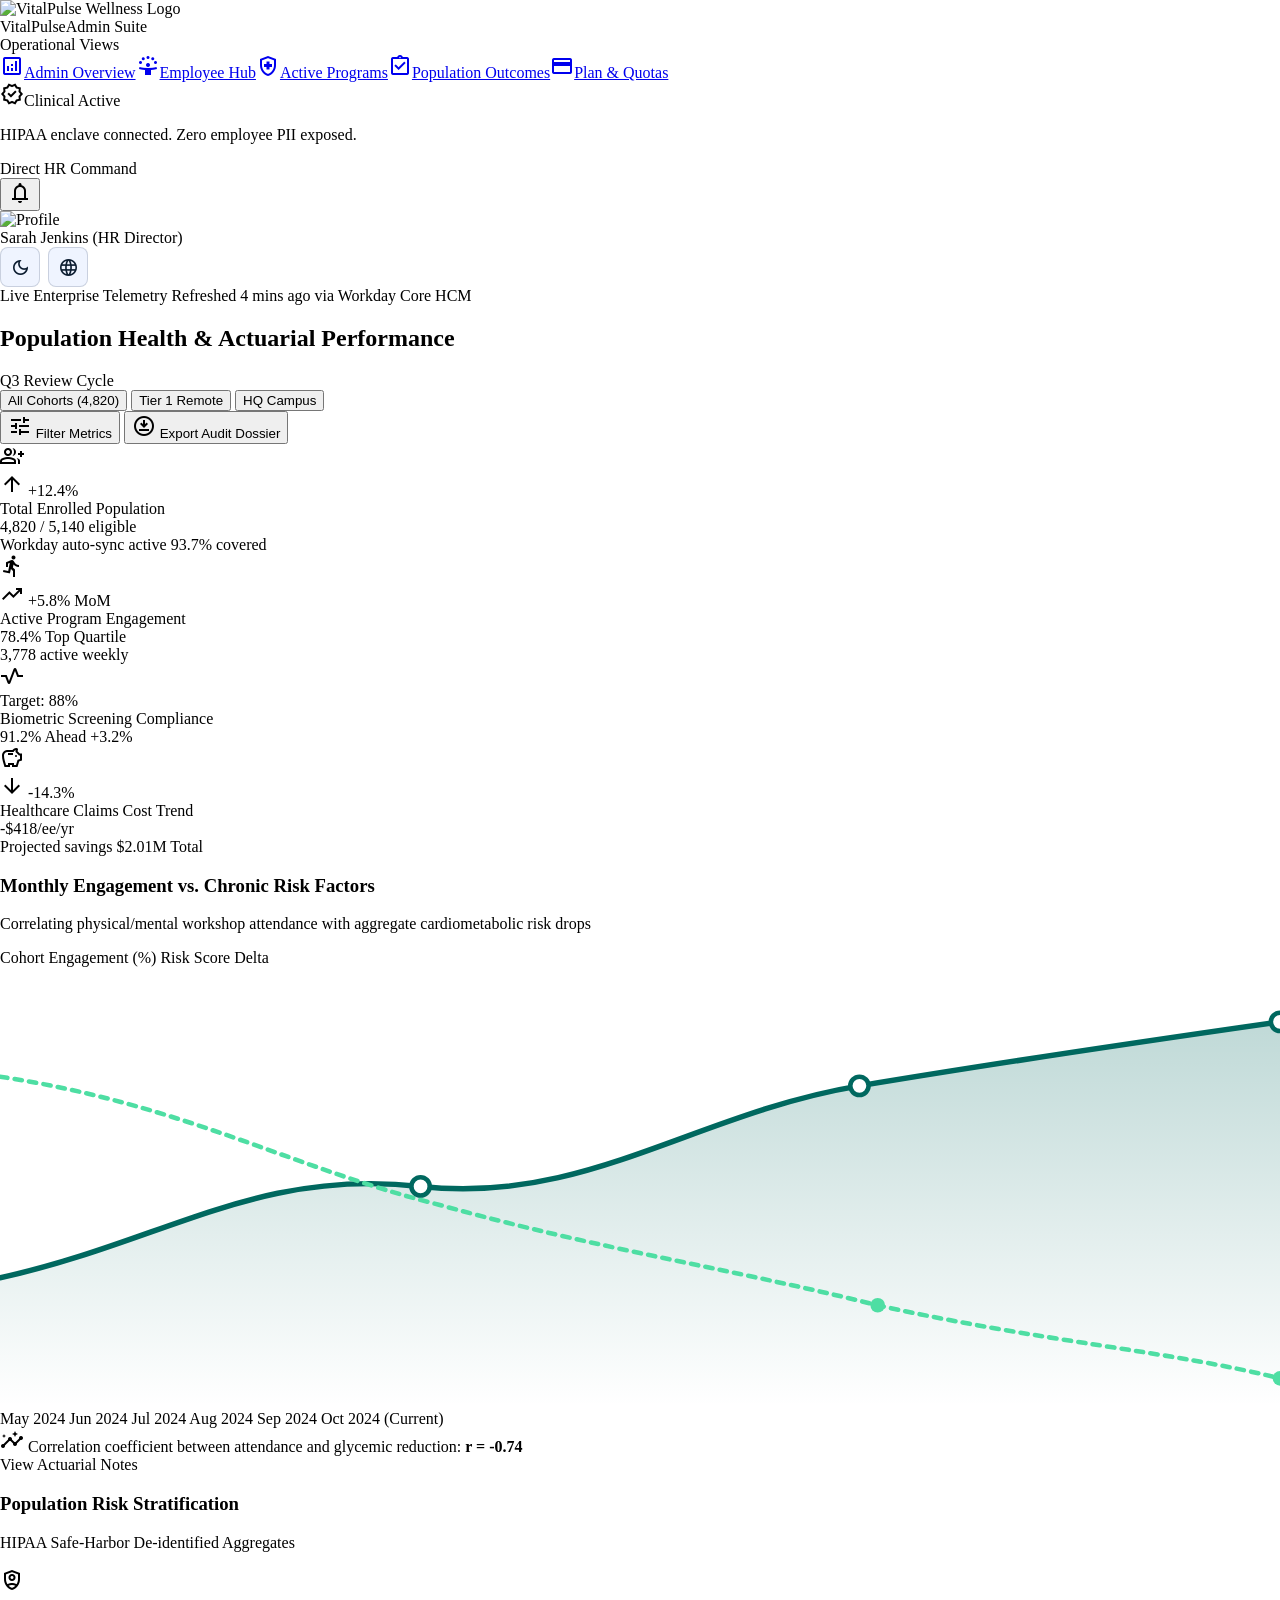
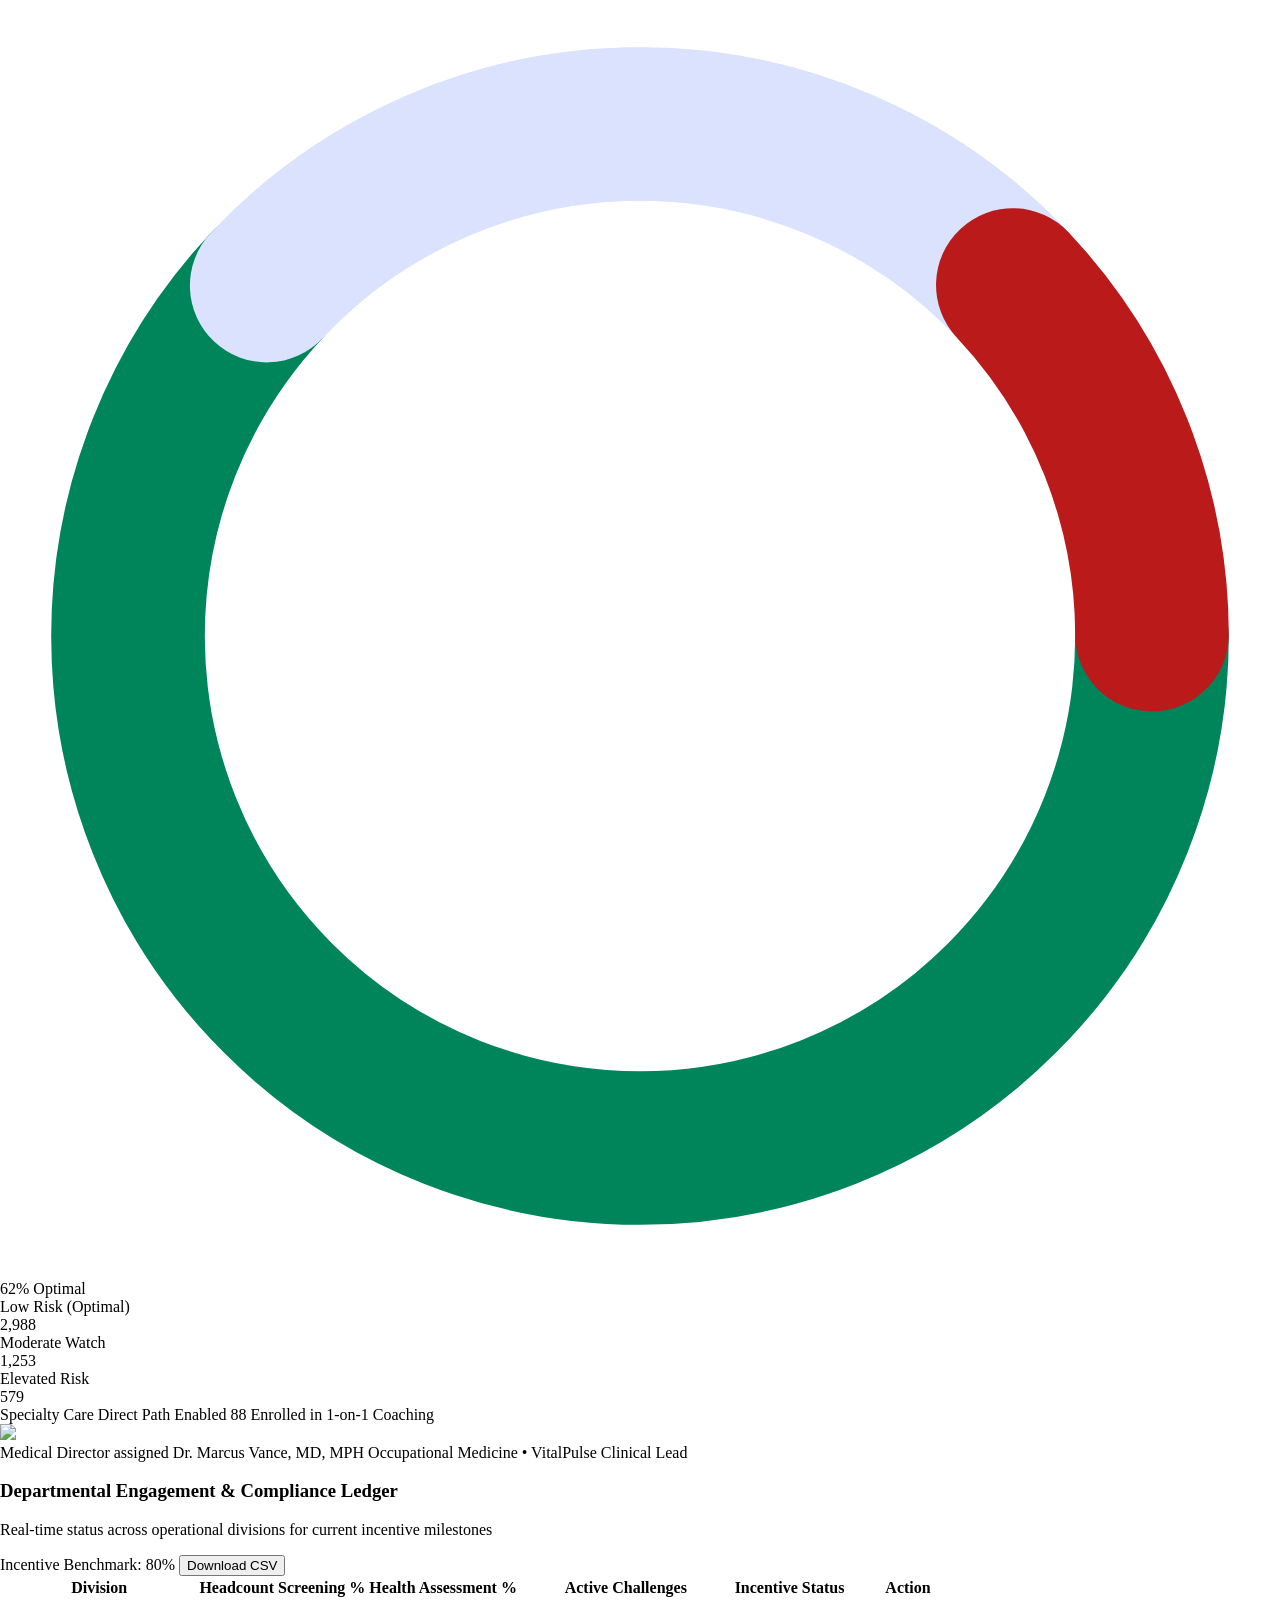
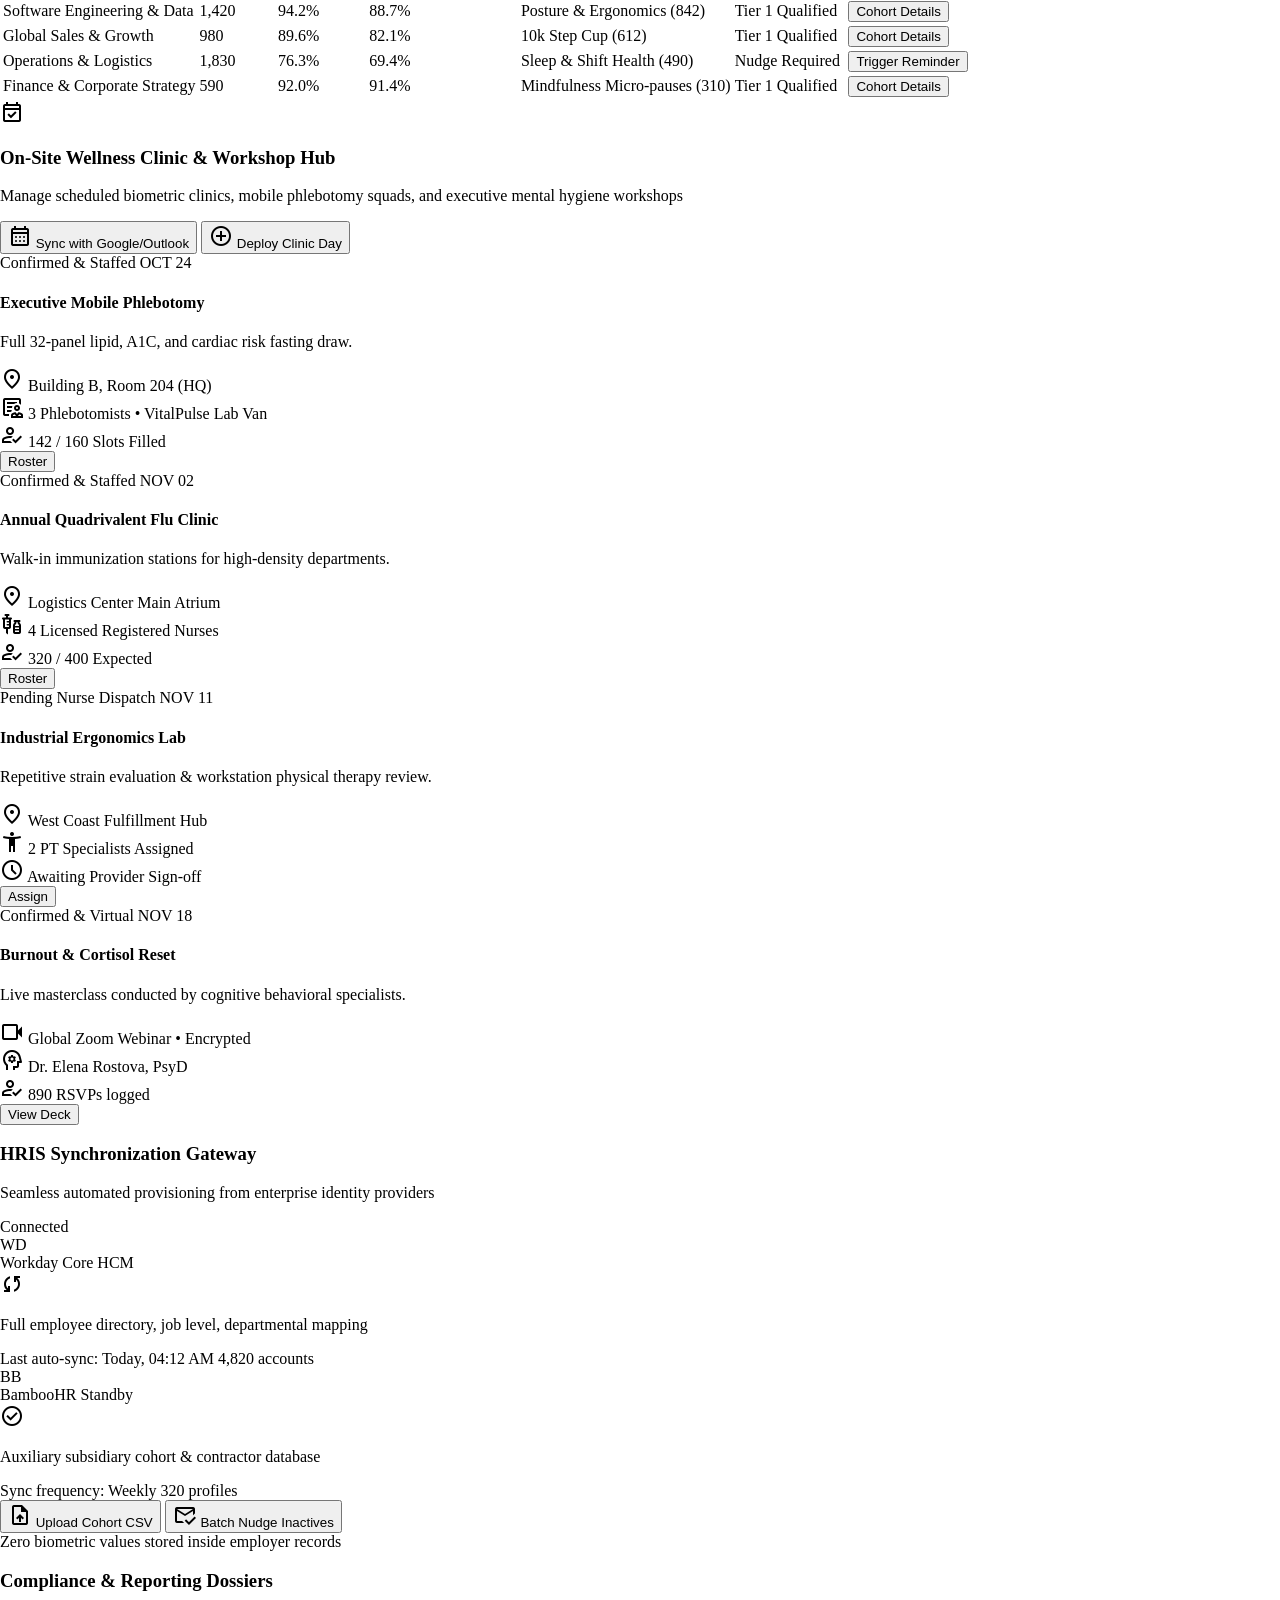
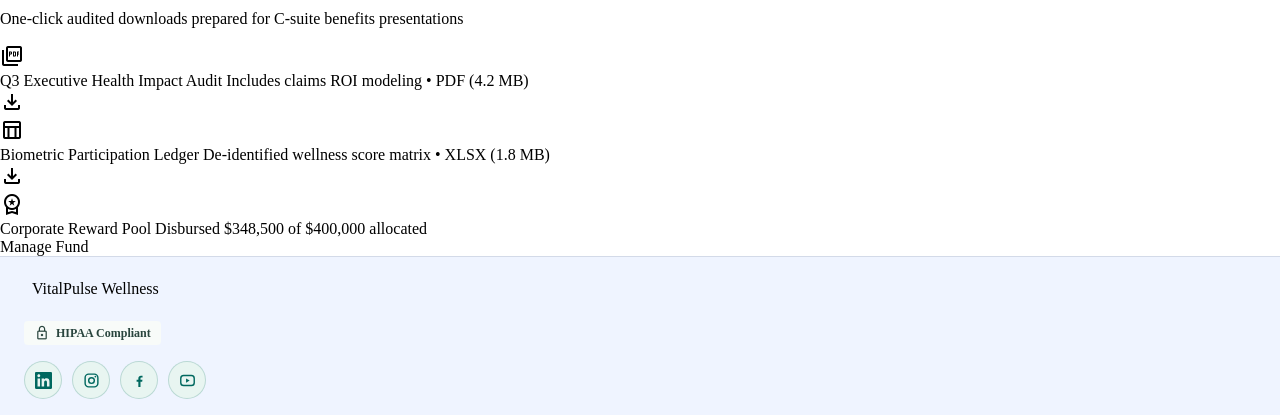
==== admin-dashboard.html @ 670e6e00 "Add responsive wellness website navigation" ====
<!DOCTYPE html>

<html lang="en"><head><meta charset="utf-8"/><meta content="width=device-width, initial-scale=1.0" name="viewport"/><meta content="web_dashboard" name="shell-type"/><title>VitalPulse Wellness 360 - Portal</title><link href="https://fonts.googleapis.com" rel="preconnect"/><link crossorigin="" href="https://fonts.gstatic.com" rel="preconnect"/><link href="https://fonts.googleapis.com/css2?family=Inter:wght@400;500;600;700&amp;family=Plus+Jakarta+Sans:wght@600;700&amp;display=swap" rel="stylesheet"/><link href="https://fonts.googleapis.com/css2?family=Material+Symbols+Outlined:opsz,wght,FILL,GRAD@20..48,100..700,0..1,-50..200" rel="stylesheet"/>
<link href="https://fonts.googleapis.com/css2?family=Material+Symbols+Outlined:wght,FILL@100..700,0..1&amp;display=swap" rel="stylesheet"/><style>@layer base{html,body{margin:0;padding:0;}body{overscroll-behavior:none;}main>:first-child{margin-top:0!important;}main>:last-child{margin-bottom:0!important;}}::-webkit-scrollbar{display:none;}</style><script src="https://cdn.tailwindcss.com"></script><script id="tailwind-config">tailwind.config={darkMode:"class",theme:{extend:{"colors":{"secondary-fixed-dim":"#bec6e0","surface-variant":"#d3e4fe","on-secondary":"#ffffff","surface-container-lowest":"#ffffff","background":"#f8f9ff","surface-container-high":"#dce9ff","surface-bright":"#f8f9ff","surface-dim":"#cbdbf5","outline":"#6d7a77","primary-container":"#008378","surface":"#f8f9ff","primary":"#00685f","on-tertiary":"#ffffff","on-background":"#0b1c30","surface-container-highest":"#d3e4fe","error-container":"#ffdad6","outline-variant":"#bcc9c6","error":"#ba1a1a","tertiary":"#006947","secondary-container":"#dae2fd","surface-container":"#e5eeff","tertiary-fixed":"#6ffbbe","inverse-primary":"#6bd8cb","on-secondary-fixed-variant":"#3f465c","on-error-container":"#93000a","primary-fixed-dim":"#6bd8cb","tertiary-fixed-dim":"#4edea3","secondary":"#565e74","surface-tint":"#006a61","inverse-on-surface":"#eaf1ff","on-secondary-fixed":"#131b2e","surface-container-low":"#eff4ff","on-primary":"#ffffff","inverse-surface":"#213145","on-error":"#ffffff","on-tertiary-fixed-variant":"#005236","on-surface":"#0b1c30","on-tertiary-container":"#f5fff6","on-primary-fixed":"#00201d","on-secondary-container":"#5c647a","primary-fixed":"#89f5e7","on-primary-fixed-variant":"#005049","on-surface-variant":"#3d4947","tertiary-container":"#00855b","on-tertiary-fixed":"#002113","secondary-fixed":"#dae2fd","on-primary-container":"#f4fffc"},"borderRadius":{"DEFAULT":"0.25rem","lg":"0.5rem","xl":"0.75rem","full":"9999px"},"spacing":{"gutter":"1.5rem","space-lg":"1.5rem","margin":"2rem","space-sm":"0.5rem","margin-mobile":"1rem","gutter-mobile":"1rem","space-md":"1rem","space-2xl":"3rem","space-xs":"0.25rem","space-xl":"2rem"},"fontFamily":{"title-md":["Inter"],"display-lg":["Plus Jakarta Sans"],"headline-lg-mobile":["Plus Jakarta Sans"],"display-lg-mobile":["Plus Jakarta Sans"],"headline-sm":["Plus Jakarta Sans"],"title-lg":["Inter"],"label-md":["Inter"],"label-sm":["Inter"],"body-lg":["Inter"],"metric-num":["Plus Jakarta Sans"],"headline-lg":["Plus Jakarta Sans"],"body-sm":["Inter"],"headline-md":["Plus Jakarta Sans"],"body-md":["Inter"]},"fontSize":{"title-md":["16px",{"lineHeight":"24px","letterSpacing":"-0.005em","fontWeight":"600"}],"display-lg":["40px",{"lineHeight":"48px","letterSpacing":"-0.025em","fontWeight":"700"}],"headline-lg-mobile":["24px",{"lineHeight":"32px","letterSpacing":"-0.015em","fontWeight":"600"}],"display-lg-mobile":["30px",{"lineHeight":"38px","letterSpacing":"-0.02em","fontWeight":"700"}],"headline-sm":["20px",{"lineHeight":"28px","letterSpacing":"-0.01em","fontWeight":"600"}],"title-lg":["18px",{"lineHeight":"26px","letterSpacing":"-0.01em","fontWeight":"600"}],"label-md":["12px",{"lineHeight":"16px","letterSpacing":"0.02em","fontWeight":"600"}],"label-sm":["11px",{"lineHeight":"14px","letterSpacing":"0.03em","fontWeight":"600"}],"body-lg":["16px",{"lineHeight":"24px","letterSpacing":"0em","fontWeight":"400"}],"metric-num":["28px",{"lineHeight":"32px","letterSpacing":"-0.02em","fontWeight":"700"}],"headline-lg":["32px",{"lineHeight":"40px","letterSpacing":"-0.02em","fontWeight":"600"}],"body-sm":["13px",{"lineHeight":"18px","letterSpacing":"0.005em","fontWeight":"400"}],"headline-md":["24px",{"lineHeight":"32px","letterSpacing":"-0.015em","fontWeight":"600"}],"body-md":["14px",{"lineHeight":"20px","letterSpacing":"0em","fontWeight":"400"}]}}}};</script><link rel="stylesheet" href="assets/site-global.css">
</head><body class="bg-surface font-body-md text-on-surface antialiased selection:bg-primary-container selection:text-on-primary-container"><aside class="fixed left-0 top-0 h-full w-64 bg-surface-container-low z-50 flex flex-col pt-5 pb-6"><div class="px-6 mb-8 flex items-center gap-3"><img alt="VitalPulse Wellness Logo" class="h-7 w-auto object-contain" src="https://lh3.googleusercontent.com/aida/[base64]"/><div class="flex flex-col"><span class="font-title-md text-title-md text-on-surface tracking-tight leading-none">VitalPulse</span><span class="font-label-sm text-label-sm text-primary leading-none mt-1">Admin Suite</span></div></div><div class="px-4 mb-3 font-label-sm text-label-sm uppercase tracking-wider text-outline">Operational Views</div><nav class="flex-1 px-3 space-y-1" data-active-classes="bg-secondary-container text-on-secondary-fixed font-semibold"><a aria-current="page" class="flex items-center px-3 py-2.5 rounded-lg transition-colors bg-secondary-container text-on-secondary-fixed font-semibold" data-path="admin-portal" href="#"><span class="material-symbols-outlined text-[20px] mr-3">analytics</span>Admin Overview</a><a class="flex items-center px-3 py-2.5 rounded-lg text-on-surface-variant hover:bg-surface-container-high hover:text-on-surface transition-colors" data-path="employee-hub" href="#"><span class="material-symbols-outlined text-[20px] mr-3">person_celebrate</span>Employee Hub</a><a class="flex items-center px-3 py-2.5 rounded-lg text-on-surface-variant hover:bg-surface-container-high hover:text-on-surface transition-colors" data-path="wellness-programs" href="#"><span class="material-symbols-outlined text-[20px] mr-3">health_and_safety</span>Active Programs</a><a class="flex items-center px-3 py-2.5 rounded-lg text-on-surface-variant hover:bg-surface-container-high hover:text-on-surface transition-colors" data-path="case-studies" href="#"><span class="material-symbols-outlined text-[20px] mr-3">assignment_turned_in</span>Population Outcomes</a><a class="flex items-center px-3 py-2.5 rounded-lg text-on-surface-variant hover:bg-surface-container-high hover:text-on-surface transition-colors" data-path="pricing-plans" href="#"><span class="material-symbols-outlined text-[20px] mr-3">credit_card</span>Plan &amp; Quotas</a></nav><div class="px-3 pt-4"><div class="p-3 rounded-xl bg-surface-container-lowest shadow-[0_1px_3px_0_rgba(15,23,42,0.04)] flex flex-col gap-2"><div class="flex items-center gap-2 text-tertiary font-label-md text-label-md"><span class="material-symbols-outlined text-[18px]">verified</span>Clinical Active</div><p class="font-label-sm text-label-sm text-on-surface-variant">HIPAA enclave connected. Zero employee PII exposed.</p></div></div></aside><div class="pl-64"><header class="fixed top-0 left-64 right-0 h-16 bg-surface-container-lowest/90 backdrop-blur-xl z-40 flex items-center justify-between px-space-md"><div class="flex items-center gap-space-sm"><span class="inline-flex items-center gap-1.5 px-2.5 py-1 rounded-full bg-secondary-container text-on-secondary-fixed font-label-sm text-label-sm"><span class="w-1.5 h-1.5 rounded-full bg-primary"></span>Direct HR Command</span></div><div class="flex items-center gap-space-md"><div class="flex items-center h-9 px-3 rounded-lg bg-surface-container-low text-on-surface-variant w-64 gap-2"><span class="material-symbols-outlined text-[18px] text-outline">search</span><input class="w-full bg-transparent border-0 outline-none font-body-sm text-body-sm text-on-surface placeholder:text-outline" placeholder="Filter cohort or metrics..." type="text"/></div><button class="relative p-2 rounded-lg text-on-surface-variant hover:bg-surface-container-low hover:text-on-surface transition-colors" type="button"><span class="material-symbols-outlined text-[20px]">notifications</span><span class="absolute top-1.5 right-1.5 w-2 h-2 rounded-full bg-error ring-2 ring-surface-container-lowest"></span></button><div class="flex items-center gap-space-sm pl-2"><div class="relative"><img alt="Profile" class="w-8 h-8 rounded-full object-cover ring-2 ring-primary/20" src="https://lh3.googleusercontent.com/aida-public/[base64]"/><span class="absolute bottom-0 right-0 w-2.5 h-2.5 rounded-full bg-tertiary ring-2 ring-surface-container-lowest"></span></div><span class="hidden xl:inline-block font-label-md text-label-md text-on-surface">Sarah Jenkins (HR Director)</span></div></div></header><main class="w-full pt-16 bg-surface min-h-screen px-space-md pb-space-xl"><div class="flex flex-col w-full">
<div class="flex flex-col gap-space-lg w-full max-w-[1440px] mx-auto py-space-md">
<!-- Top Command & Filter Deck -->
<div class="flex flex-col lg:flex-row lg:items-center justify-between gap-space-md bg-surface-container-lowest p-space-lg rounded-xl shadow-sm">
<div class="flex flex-col">
<div class="flex items-center gap-2">
<span class="inline-flex items-center gap-1.5 px-2.5 py-0.5 rounded-full bg-secondary-container text-on-secondary-fixed font-label-sm text-label-sm">
<span class="w-1.5 h-1.5 rounded-full bg-primary animate-pulse"></span>
            Live Enterprise Telemetry
          </span>
<span class="font-label-sm text-label-sm text-outline">Refreshed 4 mins ago via Workday Core HCM</span>
</div>
<div class="flex items-baseline gap-3 mt-1">
<h2 class="font-headline-md text-headline-md text-on-surface">Population Health &amp; Actuarial Performance</h2>
<span class="font-label-md text-label-md text-primary font-semibold px-2 py-0.5 bg-secondary-container/60 rounded">Q3 Review Cycle</span>
</div>
</div>
<div class="flex flex-wrap items-center gap-2.5">
<div class="flex items-center bg-surface-container-low rounded-lg p-1">
<button class="px-3 py-1.5 rounded-md font-label-sm text-label-sm bg-surface-container-lowest text-primary shadow-xs font-medium" type="button">All Cohorts (4,820)</button>
<button class="px-3 py-1.5 rounded-md font-label-sm text-label-sm text-on-surface-variant hover:text-on-surface" type="button">Tier 1 Remote</button>
<button class="px-3 py-1.5 rounded-md font-label-sm text-label-sm text-on-surface-variant hover:text-on-surface" type="button">HQ Campus</button>
</div>
<button class="inline-flex items-center gap-2 px-3.5 py-2 rounded-lg bg-surface-container-low text-on-surface hover:bg-surface-container-high transition-colors font-label-md text-label-md" type="button">
<span class="material-symbols-outlined text-[18px] text-outline">tune</span>
          Filter Metrics
        </button>
<button class="inline-flex items-center gap-2 px-4 py-2 rounded-lg bg-primary text-on-primary hover:bg-primary-container shadow-sm transition-all font-label-md text-label-md" type="button">
<span class="material-symbols-outlined text-[18px]">download_for_offline</span>
          Export Audit Dossier
        </button>
</div>
</div>
<!-- 1. Executive Analytics Header: 4 KPI Cards -->
<div class="grid grid-cols-1 md:grid-cols-2 xl:grid-cols-4 gap-space-md">
<!-- Card 1 -->
<div class="bg-surface-container-lowest p-space-lg rounded-xl shadow-sm hover:shadow-md transition-shadow relative overflow-hidden flex flex-col justify-between">
<div class="flex items-start justify-between">
<div class="w-10 h-10 rounded-lg bg-secondary-container flex items-center justify-center text-primary">
<span class="material-symbols-outlined text-[22px]">group_add</span>
</div>
<span class="inline-flex items-center gap-1 font-label-sm text-label-sm px-2 py-0.5 rounded-full bg-tertiary-fixed text-on-tertiary-fixed font-semibold">
<span class="material-symbols-outlined text-[14px]">arrow_upward</span>
            +12.4%
          </span>
</div>
<div class="mt-4">
<span class="font-label-sm text-label-sm uppercase tracking-wider text-outline">Total Enrolled Population</span>
<div class="flex items-baseline gap-2 mt-0.5">
<span class="font-metric-num text-metric-num text-on-surface">4,820</span>
<span class="font-body-sm text-body-sm text-on-surface-variant">/ 5,140 eligible</span>
</div>
</div>
<div class="mt-3 pt-3 flex items-center justify-between text-outline">
<span class="font-label-sm text-label-sm">Workday auto-sync active</span>
<span class="font-label-sm text-label-sm text-tertiary font-semibold">93.7% covered</span>
</div>
<div class="absolute -right-6 -bottom-6 w-24 h-24 bg-primary/5 rounded-full blur-xl pointer-events-none"></div>
</div>
<!-- Card 2 -->
<div class="bg-surface-container-lowest p-space-lg rounded-xl shadow-sm hover:shadow-md transition-shadow relative overflow-hidden flex flex-col justify-between">
<div class="flex items-start justify-between">
<div class="w-10 h-10 rounded-lg bg-secondary-container flex items-center justify-center text-primary">
<span class="material-symbols-outlined text-[22px]">directions_run</span>
</div>
<span class="inline-flex items-center gap-1 font-label-sm text-label-sm px-2 py-0.5 rounded-full bg-tertiary-fixed text-on-tertiary-fixed font-semibold">
<span class="material-symbols-outlined text-[14px]">trending_up</span>
            +5.8% MoM
          </span>
</div>
<div class="mt-4">
<span class="font-label-sm text-label-sm uppercase tracking-wider text-outline">Active Program Engagement</span>
<div class="flex items-baseline gap-2 mt-0.5">
<span class="font-metric-num text-metric-num text-on-surface">78.4%</span>
<span class="font-body-sm text-body-sm text-tertiary font-medium">Top Quartile</span>
</div>
</div>
<!-- Inline Micro Sparkline -->
<div class="mt-3 pt-3 flex items-center justify-between">
<div class="flex items-center gap-1 h-3">
<span class="w-1.5 h-2 bg-secondary-container rounded-xs"></span>
<span class="w-1.5 h-2.5 bg-secondary-container rounded-xs"></span>
<span class="w-1.5 h-3 bg-secondary-container rounded-xs"></span>
<span class="w-1.5 h-2 bg-secondary-container rounded-xs"></span>
<span class="w-1.5 h-3 bg-primary-container rounded-xs"></span>
<span class="w-1.5 h-3.5 bg-primary rounded-xs"></span>
</div>
<span class="font-label-sm text-label-sm text-outline">3,778 active weekly</span>
</div>
</div>
<!-- Card 3 -->
<div class="bg-surface-container-lowest p-space-lg rounded-xl shadow-sm hover:shadow-md transition-shadow relative overflow-hidden flex flex-col justify-between">
<div class="flex items-start justify-between">
<div class="w-10 h-10 rounded-lg bg-secondary-container flex items-center justify-center text-primary">
<span class="material-symbols-outlined text-[22px]">vital_signs</span>
</div>
<span class="inline-flex items-center gap-1 font-label-sm text-label-sm px-2 py-0.5 rounded-full bg-secondary-container text-on-secondary-fixed font-semibold">
            Target: 88%
          </span>
</div>
<div class="mt-4">
<span class="font-label-sm text-label-sm uppercase tracking-wider text-outline">Biometric Screening Compliance</span>
<div class="flex items-baseline gap-2 mt-0.5">
<span class="font-metric-num text-metric-num text-on-surface">91.2%</span>
<span class="font-body-sm text-body-sm text-tertiary font-medium">Ahead +3.2%</span>
</div>
</div>
<div class="mt-3 pt-3 w-full">
<div class="w-full bg-surface-container h-1.5 rounded-full overflow-hidden">
<div class="bg-primary h-full rounded-full" style="width: 91.2%"></div>
</div>
</div>
</div>
<!-- Card 4 -->
<div class="bg-surface-container-lowest p-space-lg rounded-xl shadow-sm hover:shadow-md transition-shadow relative overflow-hidden flex flex-col justify-between">
<div class="flex items-start justify-between">
<div class="w-10 h-10 rounded-lg bg-tertiary-fixed/40 flex items-center justify-center text-tertiary">
<span class="material-symbols-outlined text-[22px]">savings</span>
</div>
<span class="inline-flex items-center gap-1 font-label-sm text-label-sm px-2 py-0.5 rounded-full bg-tertiary-fixed text-on-tertiary-fixed font-semibold">
<span class="material-symbols-outlined text-[14px]">arrow_downward</span>
            -14.3%
          </span>
</div>
<div class="mt-4">
<span class="font-label-sm text-label-sm uppercase tracking-wider text-outline">Healthcare Claims Cost Trend</span>
<div class="flex items-baseline gap-2 mt-0.5">
<span class="font-metric-num text-metric-num text-tertiary">-$418<span class="font-headline-sm text-headline-sm">/ee/yr</span></span>
</div>
</div>
<div class="mt-3 pt-3 flex items-center justify-between text-outline">
<span class="font-label-sm text-label-sm">Projected savings</span>
<span class="font-label-sm text-label-sm text-tertiary font-semibold">$2.01M Total</span>
</div>
</div>
</div>
<!-- 2. Section 3 - Multi-Metric Analytical Health Trend & Claims KPI Grid -->
<div class="grid grid-cols-1 lg:grid-cols-12 gap-space-md">
<!-- Chart Column: 7 Cols -->
<div class="lg:col-span-7 bg-surface-container-lowest p-space-lg rounded-xl shadow-sm flex flex-col justify-between">
<div>
<div class="flex flex-col sm:flex-row sm:items-center justify-between pb-4 gap-2">
<div>
<h3 class="font-title-lg text-title-lg text-on-surface">Monthly Engagement vs. Chronic Risk Factors</h3>
<p class="font-body-sm text-body-sm text-outline">Correlating physical/mental workshop attendance with aggregate cardiometabolic risk drops</p>
</div>
<div class="flex items-center gap-3">
<span class="inline-flex items-center gap-1.5 font-label-sm text-label-sm text-on-surface">
<span class="w-2.5 h-2.5 rounded-full bg-primary"></span> Cohort Engagement (%)
              </span>
<span class="inline-flex items-center gap-1.5 font-label-sm text-label-sm text-on-surface">
<span class="w-2.5 h-2.5 rounded-full bg-tertiary-fixed-dim"></span> Risk Score Delta
              </span>
</div>
</div>
<!-- SVG Analytical Visualizer -->
<div class="relative w-full h-64 mt-4 flex items-end">
<!-- Background Grid lines -->
<div class="absolute inset-0 flex flex-col justify-between pointer-events-none opacity-40">
<div class="w-full h-px bg-surface-container-high"></div>
<div class="w-full h-px bg-surface-container-high"></div>
<div class="w-full h-px bg-surface-container-high"></div>
<div class="w-full h-px bg-surface-container-high"></div>
</div>
<!-- SVG Data Paths -->
<svg class="w-full h-full overflow-visible" fill="none" preserveaspectratio="none" viewbox="0 0 700 240">
<defs>
<lineargradient id="primaryAreaGrad" x1="0" x2="0" y1="0" y2="1">
<stop offset="0%" stop-color="#00685f" stop-opacity="0.25"></stop>
<stop offset="100%" stop-color="#00685f" stop-opacity="0.0"></stop>
</lineargradient>
</defs>
<!-- Engagement Area Fill -->
<path d="M0,170 C90,150 140,110 230,120 C320,130 380,80 470,65 C560,50 630,40 700,30 L700,240 L0,240 Z" fill="url(#primaryAreaGrad)"></path>
<!-- Engagement Line -->
<path d="M0,170 C90,150 140,110 230,120 C320,130 380,80 470,65 C560,50 630,40 700,30" stroke="#00685f" stroke-linecap="round" stroke-width="3"></path>
<!-- Risk Reduction Inverted Line -->
<path d="M0,60 C100,75 160,110 240,130 C330,155 400,165 480,185 C570,205 640,210 700,225" stroke="#4edea3" stroke-dasharray="4 4" stroke-linecap="round" stroke-width="2.5"></path>
<!-- Interactive Node Points -->
<circle cx="230" cy="120" fill="#ffffff" r="5" stroke="#00685f" stroke-width="2.5"></circle>
<circle cx="470" cy="65" fill="#ffffff" r="5" stroke="#00685f" stroke-width="2.5"></circle>
<circle cx="700" cy="30" fill="#ffffff" r="5" stroke="#00685f" stroke-width="2.5"></circle>
<circle cx="480" cy="185" fill="#4edea3" r="4"></circle>
<circle cx="700" cy="225" fill="#4edea3" r="4"></circle>
</svg>
</div>
<!-- Timeline X-Axis Labels -->
<div class="grid grid-cols-6 pt-3 font-label-sm text-label-sm text-outline text-center">
<span>May 2024</span>
<span>Jun 2024</span>
<span>Jul 2024</span>
<span>Aug 2024</span>
<span>Sep 2024</span>
<span>Oct 2024 (Current)</span>
</div>
</div>
<div class="mt-4 pt-3 flex flex-wrap items-center justify-between gap-2 bg-surface-container-low p-3 rounded-lg">
<div class="flex items-center gap-2">
<span class="material-symbols-outlined text-[18px] text-tertiary">insights</span>
<span class="font-body-sm text-body-sm text-on-surface">Correlation coefficient between attendance and glycemic reduction: <strong class="text-tertiary font-semibold">r = -0.74</strong></span>
</div>
<span class="font-label-sm text-label-sm text-primary font-semibold cursor-pointer hover:underline">View Actuarial Notes</span>
</div>
</div>
<!-- Risk Stratification & Clinical Breakdown: 5 Cols -->
<div class="lg:col-span-5 flex flex-col gap-space-md">
<!-- Risk Stratification Doughnut / Gauge Card -->
<div class="bg-surface-container-lowest p-space-lg rounded-xl shadow-sm flex flex-col">
<div class="flex items-center justify-between pb-2">
<div>
<h3 class="font-title-md text-title-md text-on-surface">Population Risk Stratification</h3>
<p class="font-label-sm text-label-sm text-outline">HIPAA Safe-Harbor De-identified Aggregates</p>
</div>
<span class="material-symbols-outlined text-outline text-[20px]">shield_person</span>
</div>
<div class="flex items-center gap-6 my-auto py-2">
<!-- Progress Ring Donut -->
<div class="relative w-32 h-32 shrink-0">
<svg class="w-full h-full -rotate-90" viewbox="0 0 100 100">
<circle cx="50" cy="50" fill="none" r="40" stroke="#eff4ff" stroke-width="12"></circle>
<!-- Low Risk: 62% = 251.3 total circumference, offset = 95.5 -->
<circle cx="50" cy="50" fill="none" r="40" stroke="#00855b" stroke-dasharray="251.3" stroke-dashoffset="95.5" stroke-linecap="round" stroke-width="12"></circle>
<!-- Moderate Risk: 26% = 65.3 length -->
<circle cx="50" cy="50" fill="none" r="40" stroke="#dae2fd" stroke-dasharray="65.3 251.3" stroke-dashoffset="-155.8" stroke-linecap="round" stroke-width="12"></circle>
<!-- Elevated Risk: 12% = 30.1 length -->
<circle cx="50" cy="50" fill="none" r="40" stroke="#ba1a1a" stroke-dasharray="30.1 251.3" stroke-dashoffset="-221.1" stroke-linecap="round" stroke-width="12"></circle>
</svg>
<div class="absolute inset-0 flex flex-col items-center justify-center">
<span class="font-title-lg text-title-lg text-on-surface leading-none">62%</span>
<span class="font-label-sm text-label-sm text-outline mt-1">Optimal</span>
</div>
</div>
<!-- Legend and Count breakdown -->
<div class="flex flex-col gap-2 w-full">
<div class="flex items-center justify-between">
<div class="flex items-center gap-2">
<span class="w-2.5 h-2.5 rounded-full bg-tertiary-container"></span>
<span class="font-label-md text-label-md text-on-surface">Low Risk (Optimal)</span>
</div>
<span class="font-label-md text-label-md text-on-surface font-semibold">2,988</span>
</div>
<div class="flex items-center justify-between">
<div class="flex items-center gap-2">
<span class="w-2.5 h-2.5 rounded-full bg-secondary-container"></span>
<span class="font-label-md text-label-md text-on-surface">Moderate Watch</span>
</div>
<span class="font-label-md text-label-md text-on-surface font-semibold">1,253</span>
</div>
<div class="flex items-center justify-between">
<div class="flex items-center gap-2">
<span class="w-2.5 h-2.5 rounded-full bg-error"></span>
<span class="font-label-md text-label-md text-on-surface">Elevated Risk</span>
</div>
<span class="font-label-md text-label-md text-on-surface font-semibold">579</span>
</div>
</div>
</div>
<div class="p-2.5 bg-surface-container-low rounded-lg text-on-surface-variant font-label-sm text-label-sm mt-1 flex items-center justify-between">
<span>Specialty Care Direct Path Enabled</span>
<span class="text-primary font-semibold">88 Enrolled in 1-on-1 Coaching</span>
</div>
</div>
<!-- Clinical Partner Spotlight / Bio Card -->
<div class="bg-surface-container-lowest p-space-md rounded-xl shadow-sm flex items-center gap-3">
<img class="w-12 h-12 rounded-xl object-cover ring-2 ring-primary/20 shrink-0" data-alt="Professional portrait of a certified lead occupational wellness physician with stethoscope in a clean modern clinic office setting, high resolution corporate health photography with bright teal tones." src="https://lh3.googleusercontent.com/aida-public/[base64]"/>
<div class="flex flex-col">
<span class="font-label-sm text-label-sm uppercase tracking-wider text-primary font-semibold">Medical Director assigned</span>
<span class="font-title-md text-title-md text-on-surface">Dr. Marcus Vance, MD, MPH</span>
<span class="font-label-sm text-label-sm text-outline">Occupational Medicine • VitalPulse Clinical Lead</span>
</div>
</div>
</div>
</div>
<!-- Department-by-Department Heat Compliance Table -->
<div class="bg-surface-container-lowest p-space-lg rounded-xl shadow-sm">
<div class="flex flex-col md:flex-row md:items-center justify-between pb-4 gap-2">
<div>
<h3 class="font-title-lg text-title-lg text-on-surface">Departmental Engagement &amp; Compliance Ledger</h3>
<p class="font-body-sm text-body-sm text-outline">Real-time status across operational divisions for current incentive milestones</p>
</div>
<div class="flex items-center gap-2">
<span class="font-label-sm text-label-sm text-outline">Incentive Benchmark: 80%</span>
<button class="text-primary hover:text-primary-container font-label-md text-label-md font-semibold">Download CSV</button>
</div>
</div>
<div class="overflow-x-auto">
<table class="w-full text-left font-body-sm text-body-sm">
<thead>
<tr class="bg-surface-container-low text-on-surface-variant font-label-md text-label-md uppercase tracking-wider">
<th class="py-3 px-4 rounded-l-lg">Division</th>
<th class="py-3 px-4">Headcount</th>
<th class="py-3 px-4">Screening %</th>
<th class="py-3 px-4">Health Assessment %</th>
<th class="py-3 px-4">Active Challenges</th>
<th class="py-3 px-4">Incentive Status</th>
<th class="py-3 px-4 rounded-r-lg text-right">Action</th>
</tr>
</thead>
<tbody class="divide-y divide-surface-container">
<!-- Row 1 -->
<tr class="hover:bg-surface-container-low/50 transition-colors">
<td class="py-3.5 px-4 font-semibold text-on-surface flex items-center gap-2.5">
<span class="w-2 h-2 rounded-full bg-tertiary"></span>
                Software Engineering &amp; Data
              </td>
<td class="py-3.5 px-4 text-on-surface-variant">1,420</td>
<td class="py-3.5 px-4">
<div class="flex items-center gap-2">
<span class="font-semibold text-on-surface">94.2%</span>
<div class="w-16 bg-surface-container h-1.5 rounded-full overflow-hidden">
<div class="bg-tertiary h-full rounded-full" style="width: 94.2%"></div>
</div>
</div>
</td>
<td class="py-3.5 px-4 text-on-surface-variant">88.7%</td>
<td class="py-3.5 px-4">
<span class="inline-flex items-center px-2 py-0.5 rounded-md bg-secondary-container text-on-secondary-fixed font-label-sm text-label-sm">
                  Posture &amp; Ergonomics (842)
                </span>
</td>
<td class="py-3.5 px-4">
<span class="inline-flex items-center px-2.5 py-0.5 rounded-full bg-tertiary-fixed text-on-tertiary-fixed font-label-sm text-label-sm font-semibold">Tier 1 Qualified</span>
</td>
<td class="py-3.5 px-4 text-right">
<button class="text-primary hover:text-primary-container font-label-md text-label-md font-semibold" type="button">Cohort Details</button>
</td>
</tr>
<!-- Row 2 -->
<tr class="hover:bg-surface-container-low/50 transition-colors">
<td class="py-3.5 px-4 font-semibold text-on-surface flex items-center gap-2.5">
<span class="w-2 h-2 rounded-full bg-tertiary"></span>
                Global Sales &amp; Growth
              </td>
<td class="py-3.5 px-4 text-on-surface-variant">980</td>
<td class="py-3.5 px-4">
<div class="flex items-center gap-2">
<span class="font-semibold text-on-surface">89.6%</span>
<div class="w-16 bg-surface-container h-1.5 rounded-full overflow-hidden">
<div class="bg-tertiary h-full rounded-full" style="width: 89.6%"></div>
</div>
</div>
</td>
<td class="py-3.5 px-4 text-on-surface-variant">82.1%</td>
<td class="py-3.5 px-4">
<span class="inline-flex items-center px-2 py-0.5 rounded-md bg-secondary-container text-on-secondary-fixed font-label-sm text-label-sm">
                  10k Step Cup (612)
                </span>
</td>
<td class="py-3.5 px-4">
<span class="inline-flex items-center px-2.5 py-0.5 rounded-full bg-tertiary-fixed text-on-tertiary-fixed font-label-sm text-label-sm font-semibold">Tier 1 Qualified</span>
</td>
<td class="py-3.5 px-4 text-right">
<button class="text-primary hover:text-primary-container font-label-md text-label-md font-semibold" type="button">Cohort Details</button>
</td>
</tr>
<!-- Row 3 -->
<tr class="hover:bg-surface-container-low/50 transition-colors">
<td class="py-3.5 px-4 font-semibold text-on-surface flex items-center gap-2.5">
<span class="w-2 h-2 rounded-full bg-error"></span>
                Operations &amp; Logistics
              </td>
<td class="py-3.5 px-4 text-on-surface-variant">1,830</td>
<td class="py-3.5 px-4">
<div class="flex items-center gap-2">
<span class="font-semibold text-on-surface">76.3%</span>
<div class="w-16 bg-surface-container h-1.5 rounded-full overflow-hidden">
<div class="bg-error h-full rounded-full" style="width: 76.3%"></div>
</div>
</div>
</td>
<td class="py-3.5 px-4 text-on-surface-variant">69.4%</td>
<td class="py-3.5 px-4">
<span class="inline-flex items-center px-2 py-0.5 rounded-md bg-surface-container text-on-surface-variant font-label-sm text-label-sm">
                  Sleep &amp; Shift Health (490)
                </span>
</td>
<td class="py-3.5 px-4">
<span class="inline-flex items-center px-2.5 py-0.5 rounded-full bg-error-container text-on-error-container font-label-sm text-label-sm font-semibold">Nudge Required</span>
</td>
<td class="py-3.5 px-4 text-right">
<button class="text-primary hover:text-primary-container font-label-md text-label-md font-semibold" type="button">Trigger Reminder</button>
</td>
</tr>
<!-- Row 4 -->
<tr class="hover:bg-surface-container-low/50 transition-colors">
<td class="py-3.5 px-4 font-semibold text-on-surface flex items-center gap-2.5">
<span class="w-2 h-2 rounded-full bg-tertiary"></span>
                Finance &amp; Corporate Strategy
              </td>
<td class="py-3.5 px-4 text-on-surface-variant">590</td>
<td class="py-3.5 px-4">
<div class="flex items-center gap-2">
<span class="font-semibold text-on-surface">92.0%</span>
<div class="w-16 bg-surface-container h-1.5 rounded-full overflow-hidden">
<div class="bg-tertiary h-full rounded-full" style="width: 92.0%"></div>
</div>
</div>
</td>
<td class="py-3.5 px-4 text-on-surface-variant">91.4%</td>
<td class="py-3.5 px-4">
<span class="inline-flex items-center px-2 py-0.5 rounded-md bg-secondary-container text-on-secondary-fixed font-label-sm text-label-sm">
                  Mindfulness Micro-pauses (310)
                </span>
</td>
<td class="py-3.5 px-4">
<span class="inline-flex items-center px-2.5 py-0.5 rounded-full bg-tertiary-fixed text-on-tertiary-fixed font-label-sm text-label-sm font-semibold">Tier 1 Qualified</span>
</td>
<td class="py-3.5 px-4 text-right">
<button class="text-primary hover:text-primary-container font-label-md text-label-md font-semibold" type="button">Cohort Details</button>
</td>
</tr>
</tbody>
</table>
</div>
</div>
<!-- 3. Section 4 - On-Site Wellness Clinic & Workshop Scheduling Hub -->
<div class="bg-surface-container-lowest p-space-lg rounded-xl shadow-sm flex flex-col gap-space-md">
<div class="flex flex-col md:flex-row md:items-center justify-between pb-2 gap-3">
<div>
<div class="flex items-center gap-2">
<span class="material-symbols-outlined text-primary text-[22px]">event_available</span>
<h3 class="font-headline-sm text-headline-sm text-on-surface">On-Site Wellness Clinic &amp; Workshop Hub</h3>
</div>
<p class="font-body-sm text-body-sm text-outline">Manage scheduled biometric clinics, mobile phlebotomy squads, and executive mental hygiene workshops</p>
</div>
<div class="flex items-center gap-2">
<button class="inline-flex items-center gap-2 px-3.5 py-2 rounded-lg bg-surface-container-low text-on-surface hover:bg-surface-container-high transition-colors font-label-md text-label-md" type="button">
<span class="material-symbols-outlined text-[18px]">calendar_month</span>
            Sync with Google/Outlook
          </button>
<button class="inline-flex items-center gap-2 px-4 py-2 rounded-lg bg-primary text-on-primary hover:bg-primary-container transition-all font-label-md text-label-md shadow-sm" type="button">
<span class="material-symbols-outlined text-[18px]">add_circle</span>
            Deploy Clinic Day
          </button>
</div>
</div>
<!-- Schedule Timeline Grid -->
<div class="grid grid-cols-1 md:grid-cols-2 xl:grid-cols-4 gap-space-md">
<!-- Clinic Card 1 -->
<div class="bg-surface-container-low p-space-md rounded-xl flex flex-col justify-between hover:bg-surface-container transition-colors">
<div>
<div class="flex items-start justify-between">
<span class="inline-flex items-center gap-1.5 px-2 py-0.5 rounded-full bg-tertiary-fixed text-on-tertiary-fixed font-label-sm text-label-sm font-semibold">
<span class="w-1.5 h-1.5 rounded-full bg-tertiary"></span> Confirmed &amp; Staffed
              </span>
<span class="font-label-sm text-label-sm text-outline font-mono">OCT 24</span>
</div>
<h4 class="font-title-md text-title-md text-on-surface mt-3">Executive Mobile Phlebotomy</h4>
<p class="font-body-sm text-body-sm text-on-surface-variant mt-1">Full 32-panel lipid, A1C, and cardiac risk fasting draw.</p>
<div class="mt-4 space-y-1.5 font-label-sm text-label-sm text-on-surface-variant">
<div class="flex items-center gap-2">
<span class="material-symbols-outlined text-[16px] text-primary">location_on</span>
<span>Building B, Room 204 (HQ)</span>
</div>
<div class="flex items-center gap-2">
<span class="material-symbols-outlined text-[16px] text-primary">clinical_notes</span>
<span>3 Phlebotomists • VitalPulse Lab Van</span>
</div>
</div>
</div>
<div class="mt-4 pt-3 flex items-center justify-between">
<div class="flex items-center gap-1 font-label-sm text-label-sm text-on-surface font-semibold">
<span class="material-symbols-outlined text-[16px] text-tertiary">how_to_reg</span>
              142 / 160 Slots Filled
            </div>
<button class="font-label-sm text-label-sm text-primary hover:underline font-semibold">Roster</button>
</div>
</div>
<!-- Clinic Card 2 -->
<div class="bg-surface-container-low p-space-md rounded-xl flex flex-col justify-between hover:bg-surface-container transition-colors">
<div>
<div class="flex items-start justify-between">
<span class="inline-flex items-center gap-1.5 px-2 py-0.5 rounded-full bg-tertiary-fixed text-on-tertiary-fixed font-label-sm text-label-sm font-semibold">
<span class="w-1.5 h-1.5 rounded-full bg-tertiary"></span> Confirmed &amp; Staffed
              </span>
<span class="font-label-sm text-label-sm text-outline font-mono">NOV 02</span>
</div>
<h4 class="font-title-md text-title-md text-on-surface mt-3">Annual Quadrivalent Flu Clinic</h4>
<p class="font-body-sm text-body-sm text-on-surface-variant mt-1">Walk-in immunization stations for high-density departments.</p>
<div class="mt-4 space-y-1.5 font-label-sm text-label-sm text-on-surface-variant">
<div class="flex items-center gap-2">
<span class="material-symbols-outlined text-[16px] text-primary">location_on</span>
<span>Logistics Center Main Atrium</span>
</div>
<div class="flex items-center gap-2">
<span class="material-symbols-outlined text-[16px] text-primary">vaccines</span>
<span>4 Licensed Registered Nurses</span>
</div>
</div>
</div>
<div class="mt-4 pt-3 flex items-center justify-between">
<div class="flex items-center gap-1 font-label-sm text-label-sm text-on-surface font-semibold">
<span class="material-symbols-outlined text-[16px] text-tertiary">how_to_reg</span>
              320 / 400 Expected
            </div>
<button class="font-label-sm text-label-sm text-primary hover:underline font-semibold">Roster</button>
</div>
</div>
<!-- Clinic Card 3 -->
<div class="bg-surface-container-low p-space-md rounded-xl flex flex-col justify-between hover:bg-surface-container transition-colors">
<div>
<div class="flex items-start justify-between">
<span class="inline-flex items-center gap-1.5 px-2 py-0.5 rounded-full bg-secondary-container text-on-secondary-fixed font-label-sm text-label-sm font-semibold">
<span class="w-1.5 h-1.5 rounded-full bg-primary"></span> Pending Nurse Dispatch
              </span>
<span class="font-label-sm text-label-sm text-outline font-mono">NOV 11</span>
</div>
<h4 class="font-title-md text-title-md text-on-surface mt-3">Industrial Ergonomics Lab</h4>
<p class="font-body-sm text-body-sm text-on-surface-variant mt-1">Repetitive strain evaluation &amp; workstation physical therapy review.</p>
<div class="mt-4 space-y-1.5 font-label-sm text-label-sm text-on-surface-variant">
<div class="flex items-center gap-2">
<span class="material-symbols-outlined text-[16px] text-primary">location_on</span>
<span>West Coast Fulfillment Hub</span>
</div>
<div class="flex items-center gap-2">
<span class="material-symbols-outlined text-[16px] text-primary">accessibility_new</span>
<span>2 PT Specialists Assigned</span>
</div>
</div>
</div>
<div class="mt-4 pt-3 flex items-center justify-between">
<div class="flex items-center gap-1 font-label-sm text-label-sm text-on-surface font-semibold">
<span class="material-symbols-outlined text-[16px] text-outline">schedule</span>
              Awaiting Provider Sign-off
            </div>
<button class="font-label-sm text-label-sm text-primary hover:underline font-semibold">Assign</button>
</div>
</div>
<!-- Clinic Card 4 -->
<div class="bg-surface-container-low p-space-md rounded-xl flex flex-col justify-between hover:bg-surface-container transition-colors">
<div>
<div class="flex items-start justify-between">
<span class="inline-flex items-center gap-1.5 px-2 py-0.5 rounded-full bg-tertiary-fixed text-on-tertiary-fixed font-label-sm text-label-sm font-semibold">
<span class="w-1.5 h-1.5 rounded-full bg-tertiary"></span> Confirmed &amp; Virtual
              </span>
<span class="font-label-sm text-label-sm text-outline font-mono">NOV 18</span>
</div>
<h4 class="font-title-md text-title-md text-on-surface mt-3">Burnout &amp; Cortisol Reset</h4>
<p class="font-body-sm text-body-sm text-on-surface-variant mt-1">Live masterclass conducted by cognitive behavioral specialists.</p>
<div class="mt-4 space-y-1.5 font-label-sm text-label-sm text-on-surface-variant">
<div class="flex items-center gap-2">
<span class="material-symbols-outlined text-[16px] text-primary">videocam</span>
<span>Global Zoom Webinar • Encrypted</span>
</div>
<div class="flex items-center gap-2">
<span class="material-symbols-outlined text-[16px] text-primary">psychology</span>
<span>Dr. Elena Rostova, PsyD</span>
</div>
</div>
</div>
<div class="mt-4 pt-3 flex items-center justify-between">
<div class="flex items-center gap-1 font-label-sm text-label-sm text-on-surface font-semibold">
<span class="material-symbols-outlined text-[16px] text-tertiary">how_to_reg</span>
              890 RSVPs logged
            </div>
<button class="font-label-sm text-label-sm text-primary hover:underline font-semibold">View Deck</button>
</div>
</div>
</div>
</div>
<!-- 4. Employee Enrollment & Quick Actions Panel (Split 2-Column Bento) -->
<div class="grid grid-cols-1 lg:grid-cols-12 gap-space-md">
<!-- HRIS Integrations & Sync Hub (7 Cols) -->
<div class="lg:col-span-7 bg-surface-container-lowest p-space-lg rounded-xl shadow-sm flex flex-col justify-between">
<div>
<div class="flex items-center justify-between pb-3">
<div>
<h3 class="font-title-lg text-title-lg text-on-surface">HRIS Synchronization Gateway</h3>
<p class="font-body-sm text-body-sm text-outline">Seamless automated provisioning from enterprise identity providers</p>
</div>
<span class="inline-flex items-center gap-1 px-2.5 py-1 rounded-full bg-tertiary-fixed text-on-tertiary-fixed font-label-sm text-label-sm font-semibold">
<span class="w-1.5 h-1.5 rounded-full bg-tertiary"></span> Connected
            </span>
</div>
<!-- Connection Nodes -->
<div class="grid grid-cols-1 sm:grid-cols-2 gap-space-md mt-2">
<!-- Workday Item -->
<div class="p-space-md rounded-xl bg-surface-container-low flex flex-col gap-2">
<div class="flex items-center justify-between">
<div class="flex items-center gap-2">
<div class="w-8 h-8 rounded-lg bg-surface-container-lowest flex items-center justify-center font-bold text-primary font-mono text-[14px]">WD</div>
<span class="font-title-md text-title-md text-on-surface">Workday Core HCM</span>
</div>
<span class="material-symbols-outlined text-[18px] text-tertiary">sync</span>
</div>
<p class="font-label-sm text-label-sm text-outline">Full employee directory, job level, departmental mapping</p>
<div class="mt-1 pt-2 flex items-center justify-between text-outline font-label-sm text-label-sm">
<span>Last auto-sync: Today, 04:12 AM</span>
<span class="text-tertiary font-semibold">4,820 accounts</span>
</div>
</div>
<!-- BambooHR / Fallback Sync -->
<div class="p-space-md rounded-xl bg-surface-container-low flex flex-col gap-2">
<div class="flex items-center justify-between">
<div class="flex items-center gap-2">
<div class="w-8 h-8 rounded-lg bg-surface-container-lowest flex items-center justify-center font-bold text-tertiary font-mono text-[14px]">BB</div>
<span class="font-title-md text-title-md text-on-surface">BambooHR Standby</span>
</div>
<span class="material-symbols-outlined text-[18px] text-outline">check_circle</span>
</div>
<p class="font-label-sm text-label-sm text-outline">Auxiliary subsidiary cohort &amp; contractor database</p>
<div class="mt-1 pt-2 flex items-center justify-between text-outline font-label-sm text-label-sm">
<span>Sync frequency: Weekly</span>
<span class="text-on-surface font-semibold">320 profiles</span>
</div>
</div>
</div>
</div>
<div class="mt-4 pt-3 flex flex-wrap items-center justify-between gap-2">
<div class="flex items-center gap-2">
<button class="inline-flex items-center gap-1.5 px-3 py-1.5 rounded-lg bg-surface-container-high text-on-surface hover:bg-surface-dim font-label-sm text-label-sm transition-colors" type="button">
<span class="material-symbols-outlined text-[16px]">upload_file</span>
              Upload Cohort CSV
            </button>
<button class="inline-flex items-center gap-1.5 px-3 py-1.5 rounded-lg bg-surface-container-high text-on-surface hover:bg-surface-dim font-label-sm text-label-sm transition-colors" type="button">
<span class="material-symbols-outlined text-[16px]">mark_email_read</span>
              Batch Nudge Inactives
            </button>
</div>
<span class="font-label-sm text-label-sm text-outline">Zero biometric values stored inside employer records</span>
</div>
</div>
<!-- Quick Actions & Download Audits Bento (5 Cols) -->
<div class="lg:col-span-5 bg-surface-container-lowest p-space-lg rounded-xl shadow-sm flex flex-col justify-between">
<div>
<h3 class="font-title-lg text-title-lg text-on-surface">Compliance &amp; Reporting Dossiers</h3>
<p class="font-body-sm text-body-sm text-outline">One-click audited downloads prepared for C-suite benefits presentations</p>
<div class="mt-4 space-y-2.5">
<!-- Download Item 1 -->
<div class="flex items-center justify-between p-3 rounded-lg bg-surface-container-low hover:bg-surface-container transition-colors cursor-pointer group">
<div class="flex items-center gap-3">
<div class="w-9 h-9 rounded-lg bg-surface-container-lowest flex items-center justify-center text-primary group-hover:bg-primary group-hover:text-on-primary transition-colors">
<span class="material-symbols-outlined text-[20px]">picture_as_pdf</span>
</div>
<div class="flex flex-col">
<span class="font-title-md text-title-md text-on-surface text-[14px]">Q3 Executive Health Impact Audit</span>
<span class="font-label-sm text-label-sm text-outline">Includes claims ROI modeling • PDF (4.2 MB)</span>
</div>
</div>
<span class="material-symbols-outlined text-outline group-hover:text-primary transition-colors">file_download</span>
</div>
<!-- Download Item 2 -->
<div class="flex items-center justify-between p-3 rounded-lg bg-surface-container-low hover:bg-surface-container transition-colors cursor-pointer group">
<div class="flex items-center gap-3">
<div class="w-9 h-9 rounded-lg bg-surface-container-lowest flex items-center justify-center text-tertiary group-hover:bg-tertiary group-hover:text-on-tertiary transition-colors">
<span class="material-symbols-outlined text-[20px]">table_chart</span>
</div>
<div class="flex flex-col">
<span class="font-title-md text-title-md text-on-surface text-[14px]">Biometric Participation Ledger</span>
<span class="font-label-sm text-label-sm text-outline">De-identified wellness score matrix • XLSX (1.8 MB)</span>
</div>
</div>
<span class="material-symbols-outlined text-outline group-hover:text-primary transition-colors">file_download</span>
</div>
</div>
</div>
<!-- Incentive Credit Balance Strip -->
<div class="mt-4 p-3.5 rounded-xl bg-secondary-container/40 flex items-center justify-between">
<div class="flex items-center gap-2.5">
<span class="material-symbols-outlined text-primary text-[22px]">workspace_premium</span>
<div class="flex flex-col">
<span class="font-label-sm text-label-sm text-outline">Corporate Reward Pool Disbursed</span>
<span class="font-title-md text-title-md text-on-surface">$348,500 of $400,000 allocated</span>
</div>
</div>
<span class="font-label-md text-label-md text-primary font-semibold hover:underline cursor-pointer">Manage Fund</span>
</div>
</div>
</div>
</div>
</div>
<script>
  // Simple micro-interaction: Tab toggling for Cohort buttons
  document.querySelectorAll('button').forEach(btn => {
    btn.addEventListener('click', function(e) {
      if (this.textContent.includes('Cohort') || this.textContent.includes('HQ Campus') || this.textContent.includes('Tier 1 Remote')) {
        const parent = this.parentElement;
        parent.querySelectorAll('button').forEach(b => {
          b.className = 'px-3 py-1.5 rounded-md font-label-sm text-label-sm text-on-surface-variant hover:text-on-surface';
        });
        this.className = 'px-3 py-1.5 rounded-md font-label-sm text-label-sm bg-surface-container-lowest text-primary shadow-xs font-medium';
      }
    });
  });
</script></main></div><script src="assets/site-global.js"></script>
</body></html>
---- assets/site-global.css ----
/* VitalPulse global UI layer */
html{scroll-behavior:smooth}
body{transition:background-color .25s ease,color .25s ease}
.vp-nav-controls{display:flex;align-items:center;gap:8px;flex-shrink:0}
.vp-nav-control{display:inline-flex;align-items:center;justify-content:center;width:40px;height:40px;padding:0;border:1px solid rgba(100,116,139,.28);border-radius:8px;background:#eff4ff;color:#0b1c30;cursor:pointer;transition:background-color .18s ease,color .18s ease,border-color .18s ease}
.vp-menu-toggle{display:none}
.vp-nav-control:hover{background:#dce9ff}
.vp-nav-control:focus-visible{outline:2px solid #00685f;outline-offset:2px}
.vp-nav-control .material-symbols-outlined{font-size:21px}
.vp-main-nav a[aria-current="page"],.vp-main-nav .vp-nav-current-parent>button{background:#e8f5f1!important;color:#00685f!important;font-weight:600}
.vp-social-footer{display:flex;justify-content:flex-start;align-items:center}
.vp-social-footer-stack{flex-direction:column;align-items:flex-start;gap:16px}
.vp-social-footer-host{display:flex!important;flex-direction:column;align-items:stretch;gap:12px}
.vp-social-footer-host>.vp-social-footer-stack{grid-column:1/-1}
.vp-footer-brand{display:inline-flex;align-items:center;gap:8px;width:max-content;color:inherit;text-decoration:none}
.vp-footer-brand:focus-visible{outline:2px solid #00685f;outline-offset:4px;border-radius:4px}
.vp-footer-brand-image{height:32px;width:auto;object-fit:contain}
.vp-compliance-badge{display:inline-flex;align-items:center;gap:6px;width:max-content;padding:4px 10px;border-radius:4px;background:#f8fbf9;color:#29453e;font-size:12px;font-weight:600}
.vp-compliance-badge .material-symbols-outlined{font-size:16px}
.vp-social-links{display:flex;align-items:center;gap:10px}
.vp-social-link{display:inline-flex;align-items:center;justify-content:center;width:36px;height:36px;border:1px solid rgba(0,104,95,.2);border-radius:50%;background:#e8f5f1;color:#00685f;transition:background-color .18s ease,color .18s ease,border-color .18s ease}
.vp-social-link:hover{background:#d2ebe4;border-color:#00685f}
.vp-social-link:focus-visible{outline:2px solid #00685f;outline-offset:3px}
.vp-social-link svg{width:17px;height:17px;display:block}
.vp-social-footer-standalone{background:#eff4ff;border-top:1px solid rgba(100,116,139,.2);padding:16px 24px}
#vp-toast{position:fixed;left:50%;bottom:18px;transform:translate(-50%,12px);opacity:0;pointer-events:none;z-index:100000;padding:11px 16px;border-radius:10px;background:#143a2b;color:#fff;font:600 13px/1.3 system-ui,sans-serif;transition:.2s}
#vp-toast.show{opacity:1;transform:translate(-50%,0)}
html[data-theme="dark"] body{background:#071611!important;color:#e4f1eb!important}
html[data-theme="dark"] header,html[data-theme="dark"] footer,html[data-theme="dark"] nav,
html[data-theme="dark"] .bg-white,html[data-theme="dark"] [class*="bg-white"],
html[data-theme="dark"] [class*="bg-gray-50"],html[data-theme="dark"] [class*="bg-slate-50"],
html[data-theme="dark"] [class*="bg-background"],html[data-theme="dark"] [class*="bg-surface"]{background-color:#0b2018!important}
html[data-theme="dark"] main section{border-bottom:1px solid #1d392d!important}
html[data-theme="dark"] main [class*="bg-surface"][class*="rounded-xl"],
html[data-theme="dark"] main [class*="bg-surface"][class*="rounded-2xl"],
html[data-theme="dark"] main [class*="bg-white"][class*="rounded-xl"],
html[data-theme="dark"] main [class*="bg-white"][class*="rounded-2xl"],
html[data-theme="dark"] main [class*="bg-gray-50"][class*="rounded-xl"],
html[data-theme="dark"] main [class*="bg-gray-50"][class*="rounded-2xl"],
html[data-theme="dark"] main [class*="bg-slate-50"][class*="rounded-xl"],
html[data-theme="dark"] main [class*="bg-slate-50"][class*="rounded-2xl"]{border:1px solid #29473a!important}
html[data-theme="dark"] [class*="text-gray-900"],html[data-theme="dark"] [class*="text-gray-800"],
html[data-theme="dark"] [class*="text-gray-700"],html[data-theme="dark"] [class*="text-slate-900"],
html[data-theme="dark"] [class*="text-slate-800"],html[data-theme="dark"] [class*="text-slate-700"]{color:#e4f1eb!important}
html[data-theme="dark"] [class*="text-gray-600"],html[data-theme="dark"] [class*="text-gray-500"],
html[data-theme="dark"] [class*="text-slate-600"],html[data-theme="dark"] [class*="text-slate-500"]{color:#abc1b7!important}
html[data-theme="dark"] [class~="text-on-surface"]{color:#e4f1eb!important}
html[data-theme="dark"] [class~="text-on-surface-variant"]{color:#b8ccc2!important}
html[data-theme="dark"] [class~="text-primary"],html[data-theme="dark"] [class~="text-secondary"]{color:#82e3d5!important}
html[data-theme="dark"] [class~="text-tertiary"]{color:#83e6b2!important}
html[data-theme="dark"] [class~="text-error"]{color:#ff8e86!important}
html[data-theme="dark"] input,html[data-theme="dark"] textarea,html[data-theme="dark"] select{background:#102b20!important;color:#e4f1eb!important;border-color:#315847!important}
html[data-theme="dark"] .vp-nav-control{background:#17382b;color:#e4f1eb;border-color:#315847}
html[data-theme="dark"] .vp-nav-control:hover{background:#254b39}
html[data-theme="dark"] .vp-main-nav a[aria-current="page"],html[data-theme="dark"] .vp-main-nav .vp-nav-current-parent>button{background:#17382b!important;color:#82e3d5!important}
html[data-theme="dark"] .vp-social-link{background:#17382b;color:#82e3d5;border-color:#315847}
html[data-theme="dark"] .vp-social-link:hover{background:#254b39;border-color:#82e3d5}
html[data-theme="dark"] .vp-social-footer-standalone{background:#0b2018;border-color:#315847}
html[data-theme="dark"] .vp-compliance-badge{background:#17382b;color:#e4f1eb}
html[dir="rtl"] body{direction:rtl}
html[dir="rtl"] .text-left{text-align:right!important}
html[dir="rtl"] .text-right{text-align:left!important}
html[dir="rtl"] input,html[dir="rtl"] textarea{text-align:right}
@media(max-width:640px){
 .vp-dashboard-header{padding-left:8px;padding-right:8px}
 .vp-dashboard-header .vp-nav-controls{gap:4px}
 .vp-dashboard-header .vp-nav-control{width:36px;height:36px}
 .vp-nav-controls{gap:4px}
 .vp-nav-control{width:36px;height:36px}
 .vp-social-footer-standalone{padding-left:16px;padding-right:16px}
}
@media(min-width:640px){
 .vp-social-footer-host:not(.vp-social-footer-standalone){display:grid!important;grid-template-columns:minmax(0,1fr) auto;align-items:center}
}
@media(max-width:1279px){
 .vp-menu-toggle{display:inline-flex}
 header nav.vp-main-nav{display:none!important;position:absolute;top:100%;left:12px;right:12px;z-index:1000;max-height:calc(100vh - 96px);overflow-y:auto;flex-direction:column!important;align-items:stretch!important;gap:4px!important;padding:8px!important;border:1px solid #cddbd4;border-radius:8px;background:#fff!important;box-shadow:0 12px 28px rgba(8,30,22,.18)}
 header nav.vp-main-nav.vp-mobile-open{display:flex!important}
 .vp-main-nav>a,.vp-main-nav>.relative.group>button{display:flex;align-items:center;justify-content:space-between;width:100%;min-height:44px;padding:10px 12px;text-align:start;border-radius:6px}
 .vp-main-nav>.relative.group{padding:0}
 .vp-main-nav>.relative.group>div.absolute{display:none!important;position:static!important;padding:0 0 4px!important}
 .vp-main-nav>.relative.group.vp-submenu-open>div.absolute{display:block!important}
 .vp-main-nav>.relative.group>div.absolute>div{width:100%!important;padding:4px!important;box-shadow:none!important}
 .vp-main-nav>.relative.group>div.absolute a{display:flex;align-items:center;min-height:40px;padding:9px 12px}
 html[data-theme="dark"] header nav.vp-main-nav.vp-mobile-open{background:#0b2018!important;border-color:#315847}
}
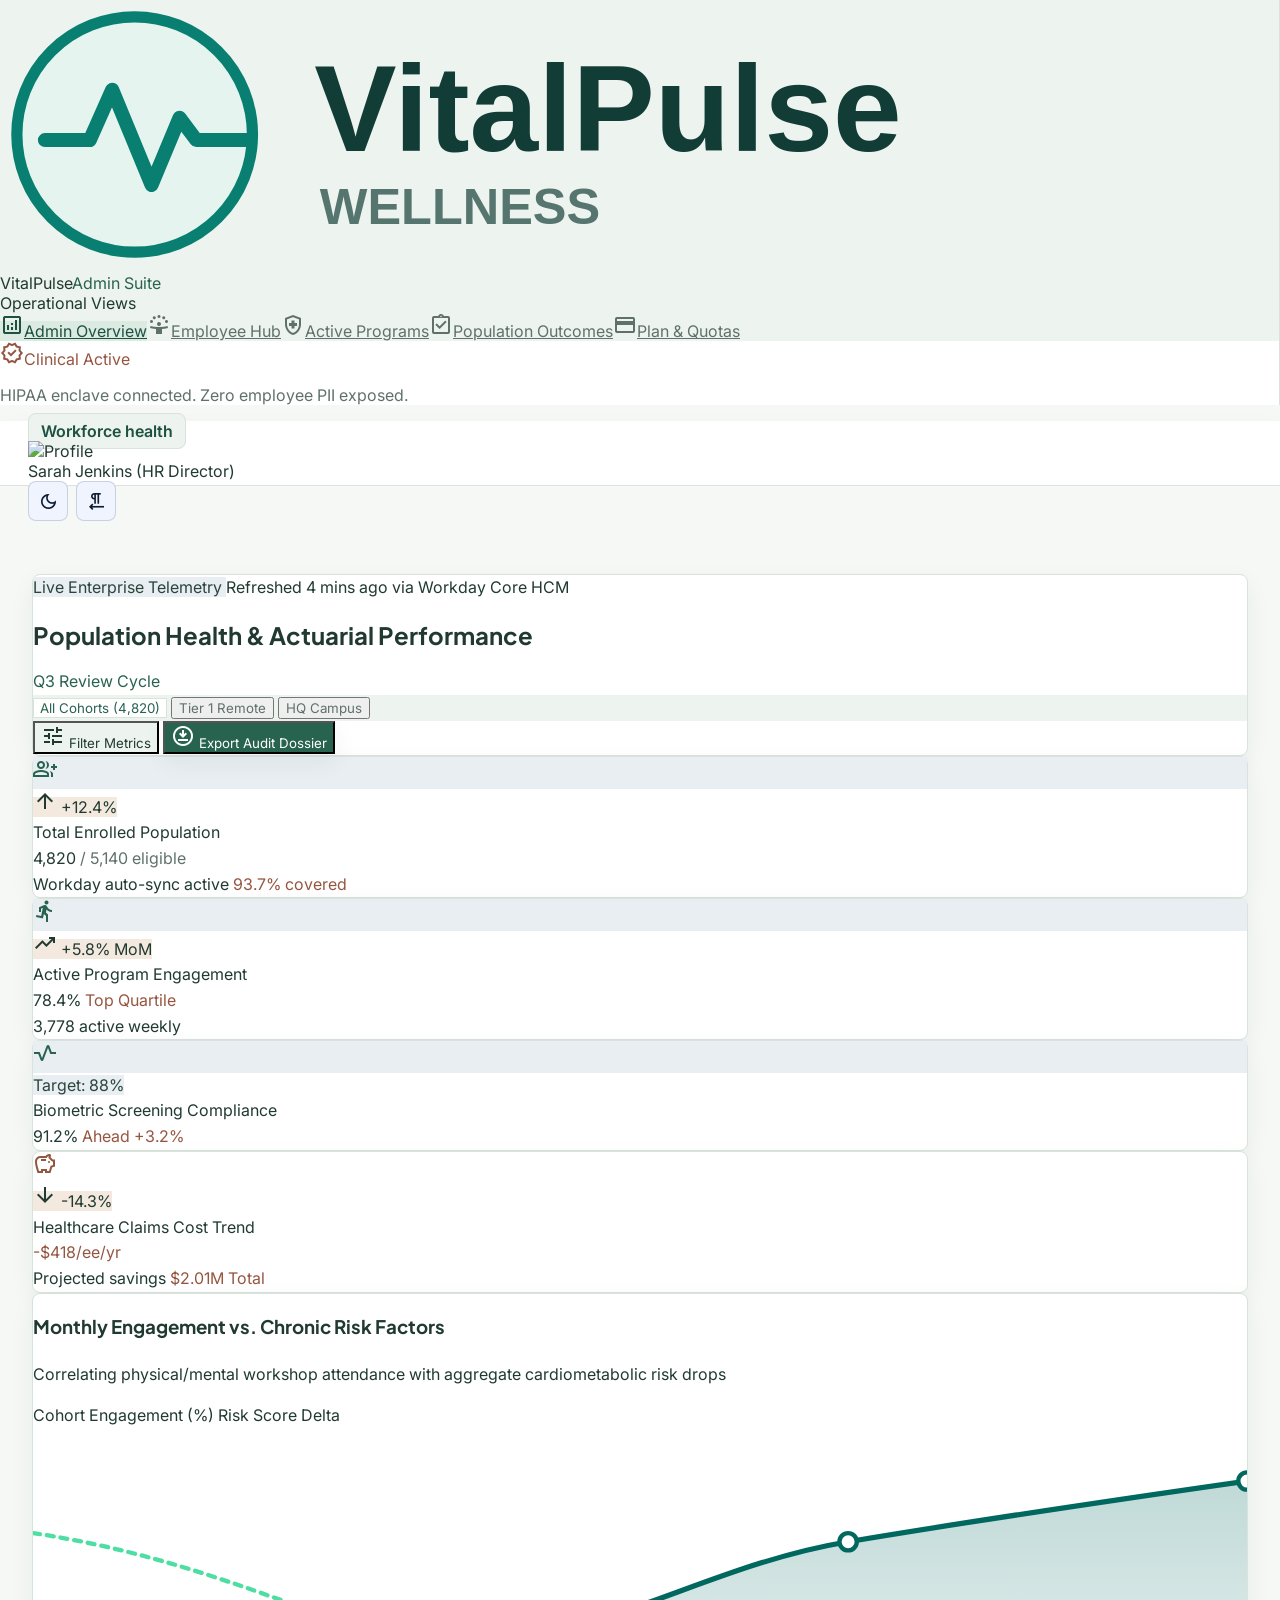
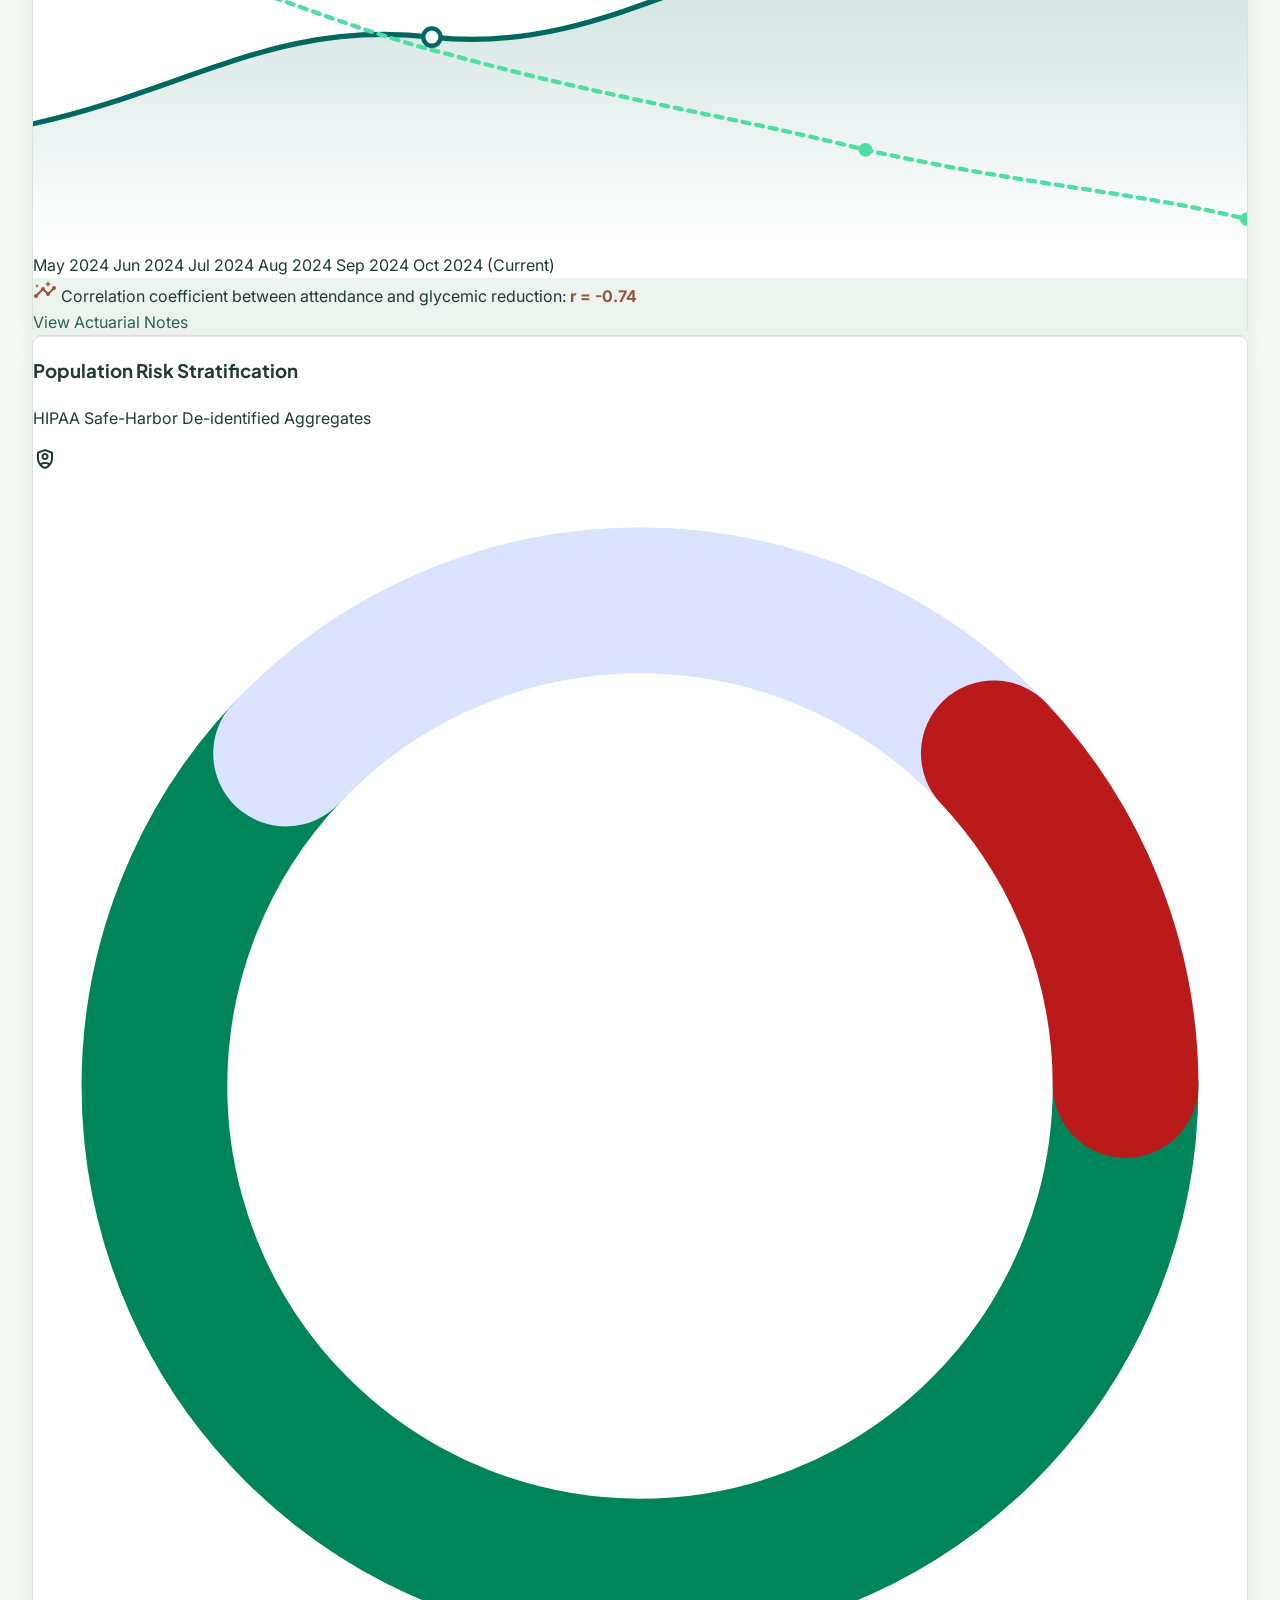
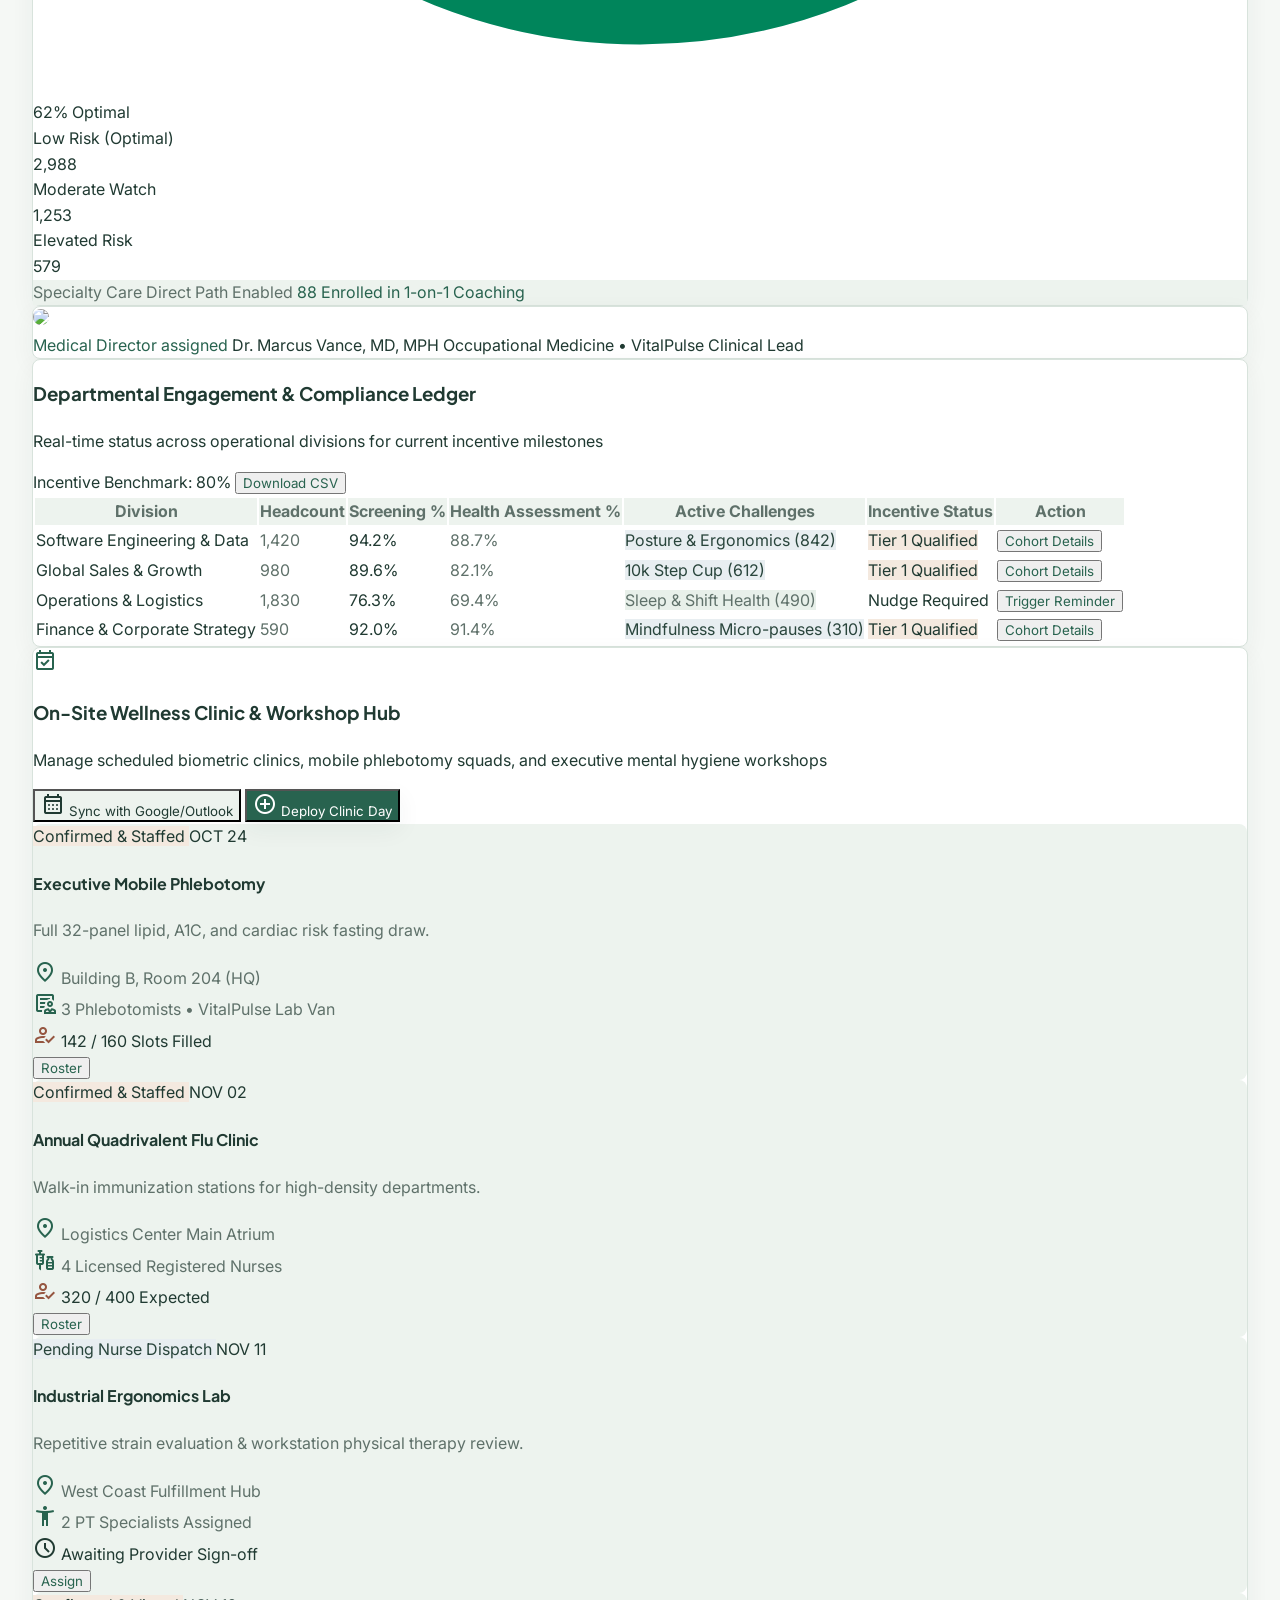
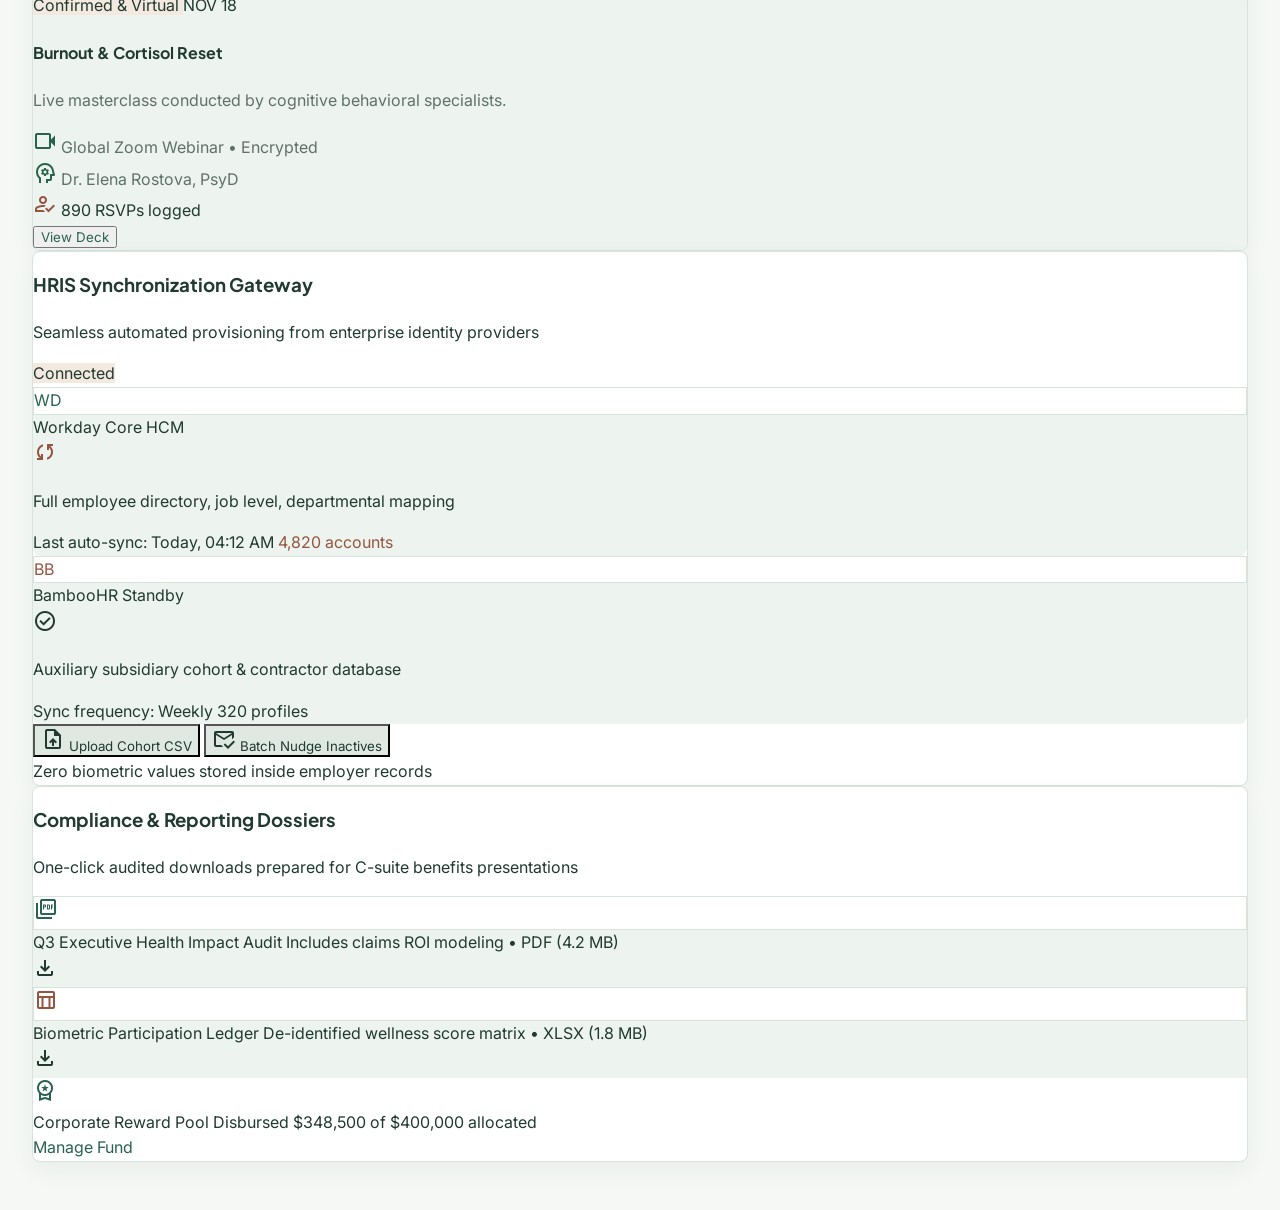
==== commit 36c44fd1: "Add about and contact pages, branding assets, and navigation updates" ====
--- a/admin-dashboard.html
+++ b/admin-dashboard.html
@@ -2,7 +2,8 @@
 
 <html lang="en"><head><meta charset="utf-8"/><meta content="width=device-width, initial-scale=1.0" name="viewport"/><meta content="web_dashboard" name="shell-type"/><title>VitalPulse Wellness 360 - Portal</title><link href="https://fonts.googleapis.com" rel="preconnect"/><link crossorigin="" href="https://fonts.gstatic.com" rel="preconnect"/><link href="https://fonts.googleapis.com/css2?family=Inter:wght@400;500;600;700&amp;family=Plus+Jakarta+Sans:wght@600;700&amp;display=swap" rel="stylesheet"/><link href="https://fonts.googleapis.com/css2?family=Material+Symbols+Outlined:opsz,wght,FILL,GRAD@20..48,100..700,0..1,-50..200" rel="stylesheet"/>
 <link href="https://fonts.googleapis.com/css2?family=Material+Symbols+Outlined:wght,FILL@100..700,0..1&amp;display=swap" rel="stylesheet"/><style>@layer base{html,body{margin:0;padding:0;}body{overscroll-behavior:none;}main>:first-child{margin-top:0!important;}main>:last-child{margin-bottom:0!important;}}::-webkit-scrollbar{display:none;}</style><script src="https://cdn.tailwindcss.com"></script><script id="tailwind-config">tailwind.config={darkMode:"class",theme:{extend:{"colors":{"secondary-fixed-dim":"#bec6e0","surface-variant":"#d3e4fe","on-secondary":"#ffffff","surface-container-lowest":"#ffffff","background":"#f8f9ff","surface-container-high":"#dce9ff","surface-bright":"#f8f9ff","surface-dim":"#cbdbf5","outline":"#6d7a77","primary-container":"#008378","surface":"#f8f9ff","primary":"#00685f","on-tertiary":"#ffffff","on-background":"#0b1c30","surface-container-highest":"#d3e4fe","error-container":"#ffdad6","outline-variant":"#bcc9c6","error":"#ba1a1a","tertiary":"#006947","secondary-container":"#dae2fd","surface-container":"#e5eeff","tertiary-fixed":"#6ffbbe","inverse-primary":"#6bd8cb","on-secondary-fixed-variant":"#3f465c","on-error-container":"#93000a","primary-fixed-dim":"#6bd8cb","tertiary-fixed-dim":"#4edea3","secondary":"#565e74","surface-tint":"#006a61","inverse-on-surface":"#eaf1ff","on-secondary-fixed":"#131b2e","surface-container-low":"#eff4ff","on-primary":"#ffffff","inverse-surface":"#213145","on-error":"#ffffff","on-tertiary-fixed-variant":"#005236","on-surface":"#0b1c30","on-tertiary-container":"#f5fff6","on-primary-fixed":"#00201d","on-secondary-container":"#5c647a","primary-fixed":"#89f5e7","on-primary-fixed-variant":"#005049","on-surface-variant":"#3d4947","tertiary-container":"#00855b","on-tertiary-fixed":"#002113","secondary-fixed":"#dae2fd","on-primary-container":"#f4fffc"},"borderRadius":{"DEFAULT":"0.25rem","lg":"0.5rem","xl":"0.75rem","full":"9999px"},"spacing":{"gutter":"1.5rem","space-lg":"1.5rem","margin":"2rem","space-sm":"0.5rem","margin-mobile":"1rem","gutter-mobile":"1rem","space-md":"1rem","space-2xl":"3rem","space-xs":"0.25rem","space-xl":"2rem"},"fontFamily":{"title-md":["Inter"],"display-lg":["Plus Jakarta Sans"],"headline-lg-mobile":["Plus Jakarta Sans"],"display-lg-mobile":["Plus Jakarta Sans"],"headline-sm":["Plus Jakarta Sans"],"title-lg":["Inter"],"label-md":["Inter"],"label-sm":["Inter"],"body-lg":["Inter"],"metric-num":["Plus Jakarta Sans"],"headline-lg":["Plus Jakarta Sans"],"body-sm":["Inter"],"headline-md":["Plus Jakarta Sans"],"body-md":["Inter"]},"fontSize":{"title-md":["16px",{"lineHeight":"24px","letterSpacing":"-0.005em","fontWeight":"600"}],"display-lg":["40px",{"lineHeight":"48px","letterSpacing":"-0.025em","fontWeight":"700"}],"headline-lg-mobile":["24px",{"lineHeight":"32px","letterSpacing":"-0.015em","fontWeight":"600"}],"display-lg-mobile":["30px",{"lineHeight":"38px","letterSpacing":"-0.02em","fontWeight":"700"}],"headline-sm":["20px",{"lineHeight":"28px","letterSpacing":"-0.01em","fontWeight":"600"}],"title-lg":["18px",{"lineHeight":"26px","letterSpacing":"-0.01em","fontWeight":"600"}],"label-md":["12px",{"lineHeight":"16px","letterSpacing":"0.02em","fontWeight":"600"}],"label-sm":["11px",{"lineHeight":"14px","letterSpacing":"0.03em","fontWeight":"600"}],"body-lg":["16px",{"lineHeight":"24px","letterSpacing":"0em","fontWeight":"400"}],"metric-num":["28px",{"lineHeight":"32px","letterSpacing":"-0.02em","fontWeight":"700"}],"headline-lg":["32px",{"lineHeight":"40px","letterSpacing":"-0.02em","fontWeight":"600"}],"body-sm":["13px",{"lineHeight":"18px","letterSpacing":"0.005em","fontWeight":"400"}],"headline-md":["24px",{"lineHeight":"32px","letterSpacing":"-0.015em","fontWeight":"600"}],"body-md":["14px",{"lineHeight":"20px","letterSpacing":"0em","fontWeight":"400"}]}}}};</script><link rel="stylesheet" href="assets/site-global.css">
-</head><body class="bg-surface font-body-md text-on-surface antialiased selection:bg-primary-container selection:text-on-primary-container"><aside class="fixed left-0 top-0 h-full w-64 bg-surface-container-low z-50 flex flex-col pt-5 pb-6"><div class="px-6 mb-8 flex items-center gap-3"><img alt="VitalPulse Wellness Logo" class="h-7 w-auto object-contain" src="https://lh3.googleusercontent.com/aida/[base64]"/><div class="flex flex-col"><span class="font-title-md text-title-md text-on-surface tracking-tight leading-none">VitalPulse</span><span class="font-label-sm text-label-sm text-primary leading-none mt-1">Admin Suite</span></div></div><div class="px-4 mb-3 font-label-sm text-label-sm uppercase tracking-wider text-outline">Operational Views</div><nav class="flex-1 px-3 space-y-1" data-active-classes="bg-secondary-container text-on-secondary-fixed font-semibold"><a aria-current="page" class="flex items-center px-3 py-2.5 rounded-lg transition-colors bg-secondary-container text-on-secondary-fixed font-semibold" data-path="admin-portal" href="#"><span class="material-symbols-outlined text-[20px] mr-3">analytics</span>Admin Overview</a><a class="flex items-center px-3 py-2.5 rounded-lg text-on-surface-variant hover:bg-surface-container-high hover:text-on-surface transition-colors" data-path="employee-hub" href="#"><span class="material-symbols-outlined text-[20px] mr-3">person_celebrate</span>Employee Hub</a><a class="flex items-center px-3 py-2.5 rounded-lg text-on-surface-variant hover:bg-surface-container-high hover:text-on-surface transition-colors" data-path="wellness-programs" href="#"><span class="material-symbols-outlined text-[20px] mr-3">health_and_safety</span>Active Programs</a><a class="flex items-center px-3 py-2.5 rounded-lg text-on-surface-variant hover:bg-surface-container-high hover:text-on-surface transition-colors" data-path="case-studies" href="#"><span class="material-symbols-outlined text-[20px] mr-3">assignment_turned_in</span>Population Outcomes</a><a class="flex items-center px-3 py-2.5 rounded-lg text-on-surface-variant hover:bg-surface-container-high hover:text-on-surface transition-colors" data-path="pricing-plans" href="#"><span class="material-symbols-outlined text-[20px] mr-3">credit_card</span>Plan &amp; Quotas</a></nav><div class="px-3 pt-4"><div class="p-3 rounded-xl bg-surface-container-lowest shadow-[0_1px_3px_0_rgba(15,23,42,0.04)] flex flex-col gap-2"><div class="flex items-center gap-2 text-tertiary font-label-md text-label-md"><span class="material-symbols-outlined text-[18px]">verified</span>Clinical Active</div><p class="font-label-sm text-label-sm text-on-surface-variant">HIPAA enclave connected. Zero employee PII exposed.</p></div></div></aside><div class="pl-64"><header class="fixed top-0 left-64 right-0 h-16 bg-surface-container-lowest/90 backdrop-blur-xl z-40 flex items-center justify-between px-space-md"><div class="flex items-center gap-space-sm"><span class="inline-flex items-center gap-1.5 px-2.5 py-1 rounded-full bg-secondary-container text-on-secondary-fixed font-label-sm text-label-sm"><span class="w-1.5 h-1.5 rounded-full bg-primary"></span>Direct HR Command</span></div><div class="flex items-center gap-space-md"><div class="flex items-center h-9 px-3 rounded-lg bg-surface-container-low text-on-surface-variant w-64 gap-2"><span class="material-symbols-outlined text-[18px] text-outline">search</span><input class="w-full bg-transparent border-0 outline-none font-body-sm text-body-sm text-on-surface placeholder:text-outline" placeholder="Filter cohort or metrics..." type="text"/></div><button class="relative p-2 rounded-lg text-on-surface-variant hover:bg-surface-container-low hover:text-on-surface transition-colors" type="button"><span class="material-symbols-outlined text-[20px]">notifications</span><span class="absolute top-1.5 right-1.5 w-2 h-2 rounded-full bg-error ring-2 ring-surface-container-lowest"></span></button><div class="flex items-center gap-space-sm pl-2"><div class="relative"><img alt="Profile" class="w-8 h-8 rounded-full object-cover ring-2 ring-primary/20" src="https://lh3.googleusercontent.com/aida-public/[base64]"/><span class="absolute bottom-0 right-0 w-2.5 h-2.5 rounded-full bg-tertiary ring-2 ring-surface-container-lowest"></span></div><span class="hidden xl:inline-block font-label-md text-label-md text-on-surface">Sarah Jenkins (HR Director)</span></div></div></header><main class="w-full pt-16 bg-surface min-h-screen px-space-md pb-space-xl"><div class="flex flex-col w-full">
+<link rel="icon" type="image/svg+xml" href="assets/vitalpulse-favicon.svg"/>
+</head><body class="bg-surface font-body-md text-on-surface antialiased selection:bg-primary-container selection:text-on-primary-container"><aside class="fixed left-0 top-0 h-full w-64 bg-surface-container-low z-50 flex flex-col pt-5 pb-6"><div class="px-6 mb-8 flex items-center gap-3"><img alt="VitalPulse Wellness Logo" class="h-7 w-auto object-contain vp-brand-logo" src="assets/vitalpulse-logo.svg"/><div class="flex flex-col"><span class="font-title-md text-title-md text-on-surface tracking-tight leading-none">VitalPulse</span><span class="font-label-sm text-label-sm text-primary leading-none mt-1">Admin Suite</span></div></div><div class="px-4 mb-3 font-label-sm text-label-sm uppercase tracking-wider text-outline">Operational Views</div><nav class="flex-1 px-3 space-y-1" data-active-classes="bg-secondary-container text-on-secondary-fixed font-semibold"><a aria-current="page" class="flex items-center px-3 py-2.5 rounded-lg transition-colors bg-secondary-container text-on-secondary-fixed font-semibold" data-path="admin-portal" href="#"><span class="material-symbols-outlined text-[20px] mr-3">analytics</span>Admin Overview</a><a class="flex items-center px-3 py-2.5 rounded-lg text-on-surface-variant hover:bg-surface-container-high hover:text-on-surface transition-colors" data-path="employee-hub" href="#"><span class="material-symbols-outlined text-[20px] mr-3">person_celebrate</span>Employee Hub</a><a class="flex items-center px-3 py-2.5 rounded-lg text-on-surface-variant hover:bg-surface-container-high hover:text-on-surface transition-colors" data-path="wellness-programs" href="#"><span class="material-symbols-outlined text-[20px] mr-3">health_and_safety</span>Active Programs</a><a class="flex items-center px-3 py-2.5 rounded-lg text-on-surface-variant hover:bg-surface-container-high hover:text-on-surface transition-colors" data-path="case-studies" href="#"><span class="material-symbols-outlined text-[20px] mr-3">assignment_turned_in</span>Population Outcomes</a><a class="flex items-center px-3 py-2.5 rounded-lg text-on-surface-variant hover:bg-surface-container-high hover:text-on-surface transition-colors" data-path="pricing-plans" href="#"><span class="material-symbols-outlined text-[20px] mr-3">credit_card</span>Plan &amp; Quotas</a></nav><div class="px-3 pt-4"><div class="p-3 rounded-xl bg-surface-container-lowest shadow-[0_1px_3px_0_rgba(15,23,42,0.04)] flex flex-col gap-2"><div class="flex items-center gap-2 text-tertiary font-label-md text-label-md"><span class="material-symbols-outlined text-[18px]">verified</span>Clinical Active</div><p class="font-label-sm text-label-sm text-on-surface-variant">HIPAA enclave connected. Zero employee PII exposed.</p></div></div></aside><div class="pl-64"><header class="fixed top-0 left-64 right-0 h-16 bg-surface-container-lowest/90 backdrop-blur-xl z-40 flex items-center justify-between px-space-md"><div class="flex items-center gap-space-sm"><span class="inline-flex items-center gap-1.5 px-2.5 py-1 rounded-full bg-secondary-container text-on-secondary-fixed font-label-sm text-label-sm"><span class="w-1.5 h-1.5 rounded-full bg-primary"></span>Direct HR Command</span></div><div class="flex items-center gap-space-md"><div class="flex items-center h-9 px-3 rounded-lg bg-surface-container-low text-on-surface-variant w-64 gap-2"><span class="material-symbols-outlined text-[18px] text-outline">search</span><input class="w-full bg-transparent border-0 outline-none font-body-sm text-body-sm text-on-surface placeholder:text-outline" placeholder="Filter cohort or metrics..." type="text"/></div><button class="relative p-2 rounded-lg text-on-surface-variant hover:bg-surface-container-low hover:text-on-surface transition-colors" type="button"><span class="material-symbols-outlined text-[20px]">notifications</span><span class="absolute top-1.5 right-1.5 w-2 h-2 rounded-full bg-error ring-2 ring-surface-container-lowest"></span></button><div class="flex items-center gap-space-sm pl-2"><div class="relative"><img alt="Profile" class="w-8 h-8 rounded-full object-cover ring-2 ring-primary/20" src="https://lh3.googleusercontent.com/aida-public/[base64]"/><span class="absolute bottom-0 right-0 w-2.5 h-2.5 rounded-full bg-tertiary ring-2 ring-surface-container-lowest"></span></div><span class="hidden xl:inline-block font-label-md text-label-md text-on-surface">Sarah Jenkins (HR Director)</span></div></div></header><main class="w-full pt-16 bg-surface min-h-screen px-space-md pb-space-xl"><div class="flex flex-col w-full">
 <div class="flex flex-col gap-space-lg w-full max-w-[1440px] mx-auto py-space-md">
 <!-- Top Command & Filter Deck -->
 <div class="flex flex-col lg:flex-row lg:items-center justify-between gap-space-md bg-surface-container-lowest p-space-lg rounded-xl shadow-sm">
--- a/assets/site-global.css
+++ b/assets/site-global.css
@@ -1,6 +1,7 @@
 
 /* VitalPulse global UI layer */
 html{scroll-behavior:smooth}
+::-webkit-scrollbar{display:none}
 body{transition:background-color .25s ease,color .25s ease}
 .vp-nav-controls{display:flex;align-items:center;gap:8px;flex-shrink:0}
 .vp-nav-control{display:inline-flex;align-items:center;justify-content:center;width:40px;height:40px;padding:0;border:1px solid rgba(100,116,139,.28);border-radius:8px;background:#eff4ff;color:#0b1c30;cursor:pointer;transition:background-color .18s ease,color .18s ease,border-color .18s ease}
@@ -27,6 +28,7 @@
 #vp-toast{position:fixed;left:50%;bottom:18px;transform:translate(-50%,12px);opacity:0;pointer-events:none;z-index:100000;padding:11px 16px;border-radius:10px;background:#143a2b;color:#fff;font:600 13px/1.3 system-ui,sans-serif;transition:.2s}
 #vp-toast.show{opacity:1;transform:translate(-50%,0)}
 html[data-theme="dark"] body{background:#071611!important;color:#e4f1eb!important}
+html[data-theme="dark"] .vp-brand-logo{filter:brightness(0) invert(1)}
 html[data-theme="dark"] header,html[data-theme="dark"] footer,html[data-theme="dark"] nav,
 html[data-theme="dark"] .bg-white,html[data-theme="dark"] [class*="bg-white"],
 html[data-theme="dark"] [class*="bg-gray-50"],html[data-theme="dark"] [class*="bg-slate-50"],
@@ -85,3 +87,138 @@
  .vp-main-nav>.relative.group>div.absolute a{display:flex;align-items:center;min-height:40px;padding:9px 12px}
  html[data-theme="dark"] header nav.vp-main-nav.vp-mobile-open{background:#0b2018!important;border-color:#315847}
 }
+
+:root{
+ --vp-canvas:#f5f8f5;
+ --vp-paper:#fff;
+ --vp-wash:#edf3ee;
+ --vp-wash-strong:#e2ece5;
+ --vp-ink:#203a32;
+ --vp-muted:#5f716a;
+ --vp-primary:#28634f;
+ --vp-primary-deep:#1d5141;
+ --vp-cool:#e8eef1;
+ --vp-warm:#955640;
+ --vp-line:#d8e3dc;
+}
+body,button,input,select,textarea{font-family:"Inter",sans-serif}
+body.bg-surface{background-color:var(--vp-canvas)!important;color:var(--vp-ink)!important;font-family:"Inter",sans-serif!important}
+body.bg-surface main{line-height:1.6}
+body.bg-surface :is(h1,h2,h3,h4){font-family:"Plus Jakarta Sans",sans-serif!important;letter-spacing:0!important;color:var(--vp-ink)}
+body.bg-surface h1{line-height:1.12!important}
+body.bg-surface h2{line-height:1.2!important}
+body.bg-surface main p{line-height:1.65}
+.bg-surface{background-color:var(--vp-canvas)!important}
+.bg-surface-container-lowest{background-color:var(--vp-paper)!important}
+.bg-surface-container-low{background-color:var(--vp-wash)!important}
+.bg-surface-container{background-color:#e8f0ea!important}
+.bg-surface-container-high{background-color:#dfe9e2!important}
+.bg-surface-container-highest{background-color:#d5e2d9!important}
+.bg-secondary-container{background-color:var(--vp-cool)!important}
+.bg-primary{background-color:var(--vp-primary)!important}
+.bg-primary:hover{background-color:var(--vp-primary-deep)!important}
+.bg-primary-fixed,.bg-primary-fixed-dim{background-color:#dceee2!important}
+.bg-tertiary-fixed{background-color:#f4e9df!important}
+.text-on-surface,.text-on-background{color:var(--vp-ink)!important}
+.text-on-surface-variant{color:var(--vp-muted)!important}
+.text-primary{color:var(--vp-primary)!important}
+.text-on-primary{color:#fff!important}
+.text-on-secondary-fixed{color:#29453c!important}
+.text-secondary{color:#60778a!important}
+.text-tertiary{color:var(--vp-warm)!important}
+.border-primary{border-color:var(--vp-primary)!important}
+.border-outline-variant{border-color:var(--vp-line)!important}
+body.bg-surface>header{border-bottom:1px solid var(--vp-line);background:rgba(255,255,255,.96)!important;box-shadow:0 4px 18px rgba(32,58,50,.045)!important}
+body.bg-surface main :is(.shadow-sm,.shadow-md,.shadow-lg){box-shadow:0 8px 24px rgba(32,58,50,.055)!important}
+body.bg-surface main [class~="rounded-xl"],body.bg-surface main [class~="rounded-2xl"]{border-radius:8px!important}
+body.bg-surface main [class~="bg-surface-container-lowest"][class~="rounded-xl"],
+body.bg-surface main [class~="bg-surface-container-lowest"][class~="rounded-2xl"]{border:1px solid var(--vp-line)}
+body.bg-surface main figure,body.bg-surface main img:not([class*="rounded-full"]){border-radius:8px}
+body.bg-surface main img{object-fit:cover}
+body.bg-surface :is(a,button,input,select,textarea):focus-visible{outline:2px solid #28634f;outline-offset:3px}
+body:has(> aside.fixed.left-0){background:var(--vp-canvas)}
+body:has(> aside.fixed.left-0) aside.fixed.left-0{background:var(--vp-wash)!important;border-right:1px solid var(--vp-line)}
+body:has(> aside.fixed.left-0) aside .vp-dashboard-brand-link{display:block;color:inherit;text-decoration:none;border-radius:8px}
+body:has(> aside.fixed.left-0) aside .vp-dashboard-brand-link:focus-visible{outline:2px solid var(--vp-primary);outline-offset:3px}
+body:has(> aside.fixed.left-0) aside nav a[aria-current="page"]{background:#dcebe1!important;color:var(--vp-primary-deep)!important}
+body:has(> aside.fixed.left-0) header.vp-dashboard-header{height:64px!important;padding:0 28px!important;background:rgba(255,255,255,.98)!important;border-bottom:1px solid var(--vp-line);box-shadow:0 6px 18px rgba(32,58,50,.045)}
+body:has(> aside.fixed.left-0) header.vp-dashboard-header>div:first-child .inline-flex{padding:7px 12px!important;border:1px solid var(--vp-line);border-radius:8px!important;background:var(--vp-wash)!important;color:var(--vp-primary-deep)!important;font-weight:600}
+body:has(> aside.fixed.left-0) > div.pl-64 main{padding:88px 32px 48px!important}
+body:has(> aside.fixed.left-0) main [class~="bg-surface-container-lowest"]{background-color:var(--vp-paper)!important;border:1px solid var(--vp-line)}
+body:has(> aside.fixed.left-0) main [class~="bg-surface-container-low"]{background-color:var(--vp-wash)!important}
+body:has(> aside.fixed.left-0) main [class~="rounded-xl"],body:has(> aside.fixed.left-0) main [class~="rounded-2xl"]{border-radius:8px!important}
+@media(max-width:760px){
+ body:has(> aside.fixed.left-0) aside.fixed.left-0{position:sticky!important;inset:0 0 auto;width:100%!important;height:auto!important;display:grid!important;grid-template-columns:minmax(0,1fr);gap:8px;padding:10px 12px!important}
+ body:has(> aside.fixed.left-0) aside.fixed.left-0>.vp-dashboard-brand-link{margin:0!important;padding:0 4px!important}
+ body:has(> aside.fixed.left-0) aside.fixed.left-0>.vp-dashboard-brand-link>div{margin:0!important}
+ body:has(> aside.fixed.left-0) aside.fixed.left-0>div:nth-child(2),body:has(> aside.fixed.left-0) aside.fixed.left-0>div:last-child{display:none!important}
+ body:has(> aside.fixed.left-0) aside.fixed.left-0 nav{display:flex!important;min-width:0;max-width:100%;flex-direction:row!important;gap:4px!important;overflow-x:auto;padding:0!important}
+ body:has(> aside.fixed.left-0) aside.fixed.left-0 nav a{flex:0 0 auto;white-space:nowrap;padding:8px 10px!important}
+ body:has(> aside.fixed.left-0) aside.fixed.left-0 nav a .material-symbols-outlined{margin-right:6px!important}
+ body:has(> aside.fixed.left-0) > div.pl-64{padding-left:0!important}
+ body:has(> aside.fixed.left-0) header.vp-dashboard-header{position:sticky!important;top:103px!important;left:auto!important;right:auto!important;width:100%!important;height:56px!important;padding:8px 12px!important;z-index:55}
+ body:has(> aside.fixed.left-0) > div.pl-64 main{width:100%!important;margin-top:64px!important;padding:16px 14px 36px!important}
+}
+@media(max-width:640px){
+ body.bg-surface :is(h1){font-size:2.125rem!important}
+ body.bg-surface :is(h2){font-size:1.625rem!important}
+ body.bg-surface :is(h3){font-size:1.125rem!important}
+}
+
+html[data-theme="dark"]{
+ --vp-canvas:#0c1713;
+ --vp-paper:#14241c;
+ --vp-wash:#10231b;
+ --vp-wash-strong:#193328;
+ --vp-ink:#e4f1eb;
+ --vp-muted:#b8ccc2;
+ --vp-primary:#82e3d5;
+ --vp-primary-deep:#a1eee1;
+ --vp-cool:#203b34;
+ --vp-warm:#e3a78f;
+ --vp-line:#315344;
+}
+html[data-theme="dark"] .vp-brand-logo{filter:none!important;background:#eff5f0;border-radius:6px;padding:3px 5px}
+html[data-theme="dark"] body.bg-surface{background-color:var(--vp-canvas)!important;color:var(--vp-ink)!important}
+html[data-theme="dark"] body.bg-surface :is(h1,h2,h3,h4){color:var(--vp-ink)!important}
+html[data-theme="dark"] body.bg-surface :is(p,li,dd,dt,summary,label){color:var(--vp-muted)}
+html[data-theme="dark"] body.bg-surface .text-on-surface,
+html[data-theme="dark"] body.bg-surface .text-on-background{color:var(--vp-ink)!important}
+html[data-theme="dark"] body.bg-surface .text-on-surface-variant,
+html[data-theme="dark"] body.bg-surface .text-outline{color:var(--vp-muted)!important}
+html[data-theme="dark"] body.bg-surface .text-primary{color:var(--vp-primary)!important}
+html[data-theme="dark"] body.bg-surface .text-secondary{color:#b4cadb!important}
+html[data-theme="dark"] body.bg-surface .text-tertiary{color:var(--vp-warm)!important}
+html[data-theme="dark"] body.bg-surface .text-on-primary-fixed,
+html[data-theme="dark"] body.bg-surface .text-on-secondary-fixed,
+html[data-theme="dark"] body.bg-surface .text-on-secondary-fixed-variant{color:#e1eee7!important}
+html[data-theme="dark"] body.bg-surface .text-on-secondary-container{color:#c8e9df!important}
+html[data-theme="dark"] body.bg-surface .text-on-tertiary-fixed{color:#f5ddd2!important}
+html[data-theme="dark"] body.bg-surface .text-primary-container{color:#89f5e7!important}
+html[data-theme="dark"] body.bg-surface .bg-surface{background-color:var(--vp-canvas)!important}
+html[data-theme="dark"] body.bg-surface .bg-surface-container-lowest{background-color:var(--vp-paper)!important}
+html[data-theme="dark"] body.bg-surface .bg-surface-container-low{background-color:var(--vp-wash)!important}
+html[data-theme="dark"] body.bg-surface .bg-gradient-to-b.from-surface-container-lowest{background-image:linear-gradient(to bottom,var(--vp-paper),var(--vp-wash))!important}
+html[data-theme="dark"] body.bg-surface .bg-surface-container{background-color:#183126!important}
+html[data-theme="dark"] body.bg-surface .bg-surface-container-high{background-color:#203c2e!important}
+html[data-theme="dark"] body.bg-surface .bg-surface-container-highest{background-color:#294a39!important}
+html[data-theme="dark"] body.bg-surface .bg-secondary-container{background-color:var(--vp-cool)!important}
+html[data-theme="dark"] body.bg-surface .bg-primary{background-color:#28634f!important}
+html[data-theme="dark"] body.bg-surface .bg-primary-fixed,
+html[data-theme="dark"] body.bg-surface .bg-primary-fixed-dim{background-color:#1b3b30!important}
+html[data-theme="dark"] body.bg-surface .bg-tertiary-fixed{background-color:#382a25!important}
+html[data-theme="dark"] body.bg-surface :is(.border-outline-variant,.border-slate-300,.divide-slate-300){border-color:var(--vp-line)!important}
+html[data-theme="dark"] body.bg-surface main [class~="bg-surface-container-lowest"][class~="rounded-xl"],
+html[data-theme="dark"] body.bg-surface main [class~="bg-surface-container-lowest"][class~="rounded-2xl"]{border-color:var(--vp-line)!important}
+html[data-theme="dark"] body.bg-surface input,
+html[data-theme="dark"] body.bg-surface textarea,
+html[data-theme="dark"] body.bg-surface select{background-color:#10231b!important;color:var(--vp-ink)!important;border-color:var(--vp-line)!important}
+html[data-theme="dark"] body.bg-surface input::placeholder,
+html[data-theme="dark"] body.bg-surface textarea::placeholder{color:#9bb2a7!important}
+html[data-theme="dark"] body.bg-surface :is(a,button):not(.bg-primary){color:inherit}
+html[data-theme="dark"] body:has(> aside.fixed.left-0) aside.fixed.left-0{background:var(--vp-wash)!important;border-color:var(--vp-line)!important}
+html[data-theme="dark"] body:has(> aside.fixed.left-0) aside nav a[aria-current="page"]{background:#203b34!important;color:#b4eee2!important}
+html[data-theme="dark"] body:has(> aside.fixed.left-0) header.vp-dashboard-header{background:#14241c!important;border-color:var(--vp-line)!important;color:var(--vp-ink)!important}
+html[data-theme="dark"] body:has(> aside.fixed.left-0) header.vp-dashboard-header>div:first-child .inline-flex{background:#203b34!important;border-color:var(--vp-line)!important;color:#b4eee2!important}
+html[data-theme="dark"] body:has(> aside.fixed.left-0) main [class~="bg-surface-container-lowest"]{background-color:var(--vp-paper)!important;border-color:var(--vp-line)!important}
+html[data-theme="dark"] body:has(> aside.fixed.left-0) main [class~="bg-surface-container-low"]{background-color:var(--vp-wash)!important}
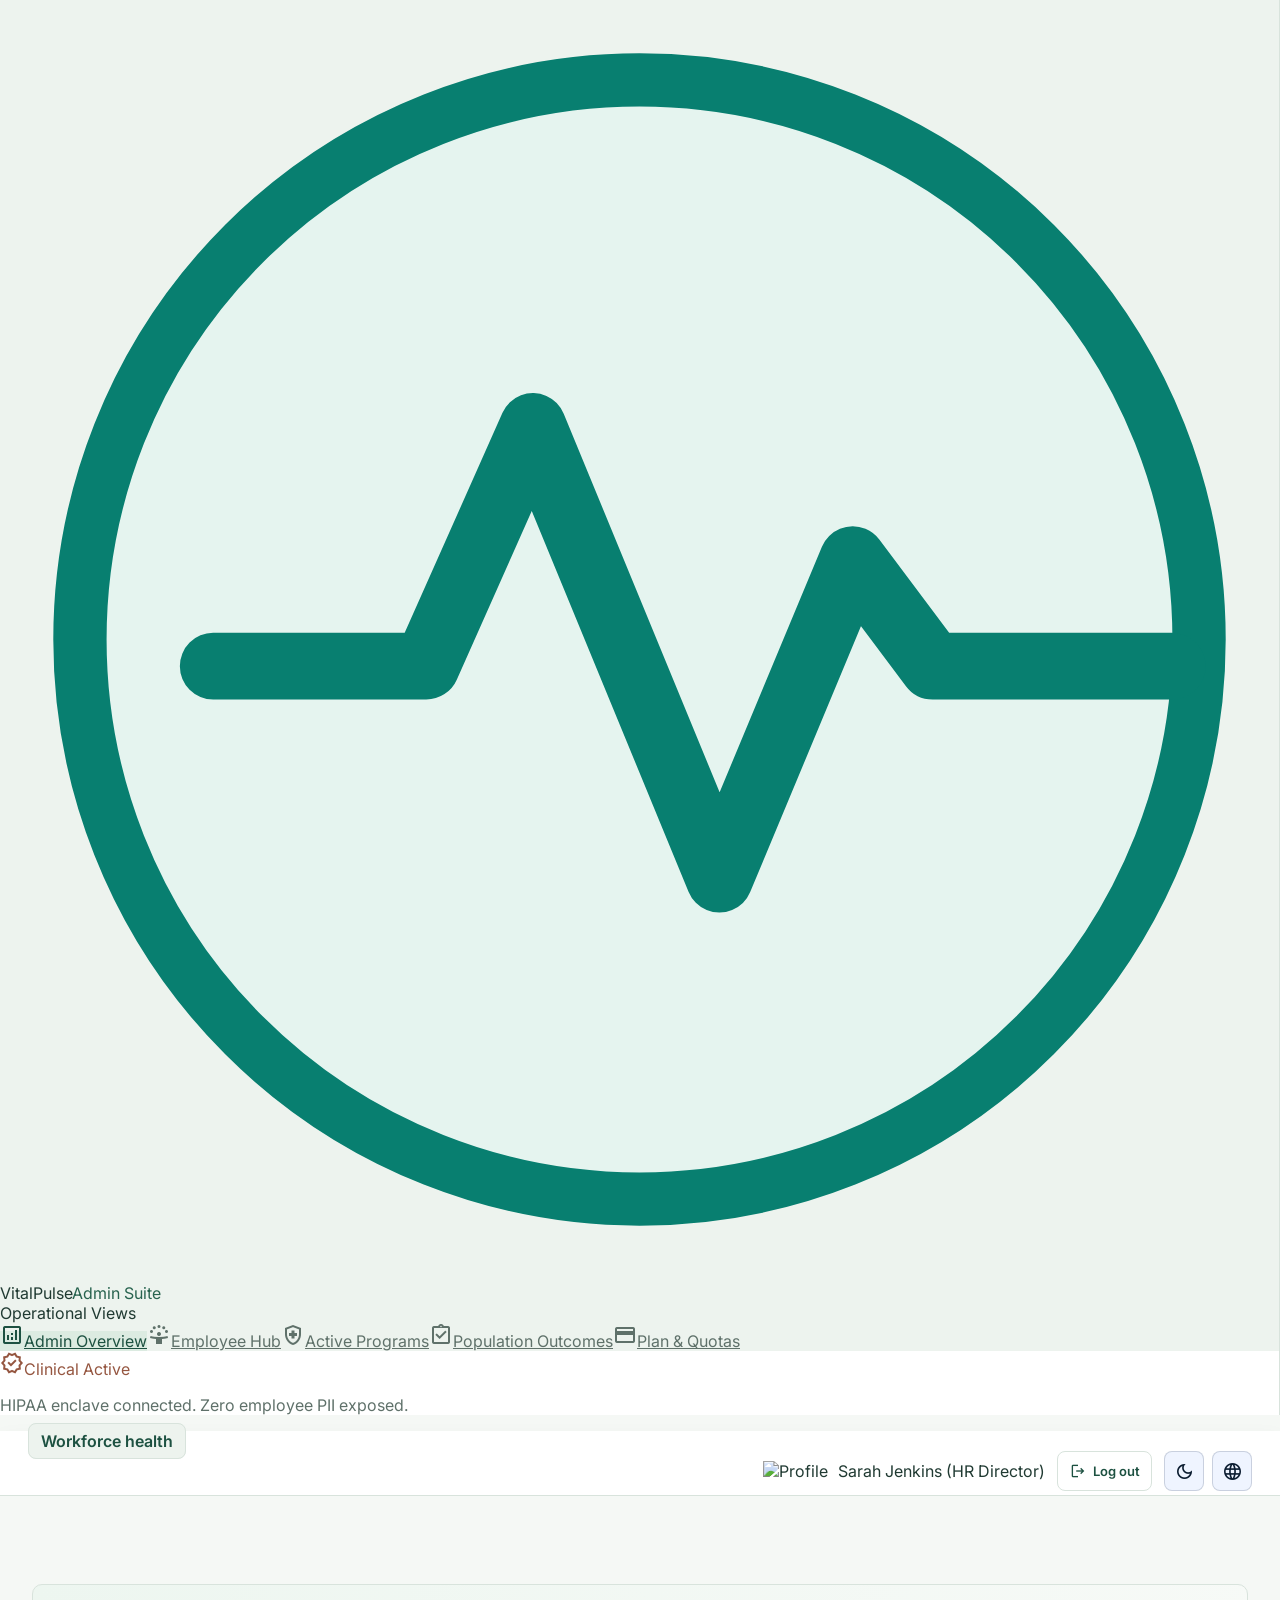
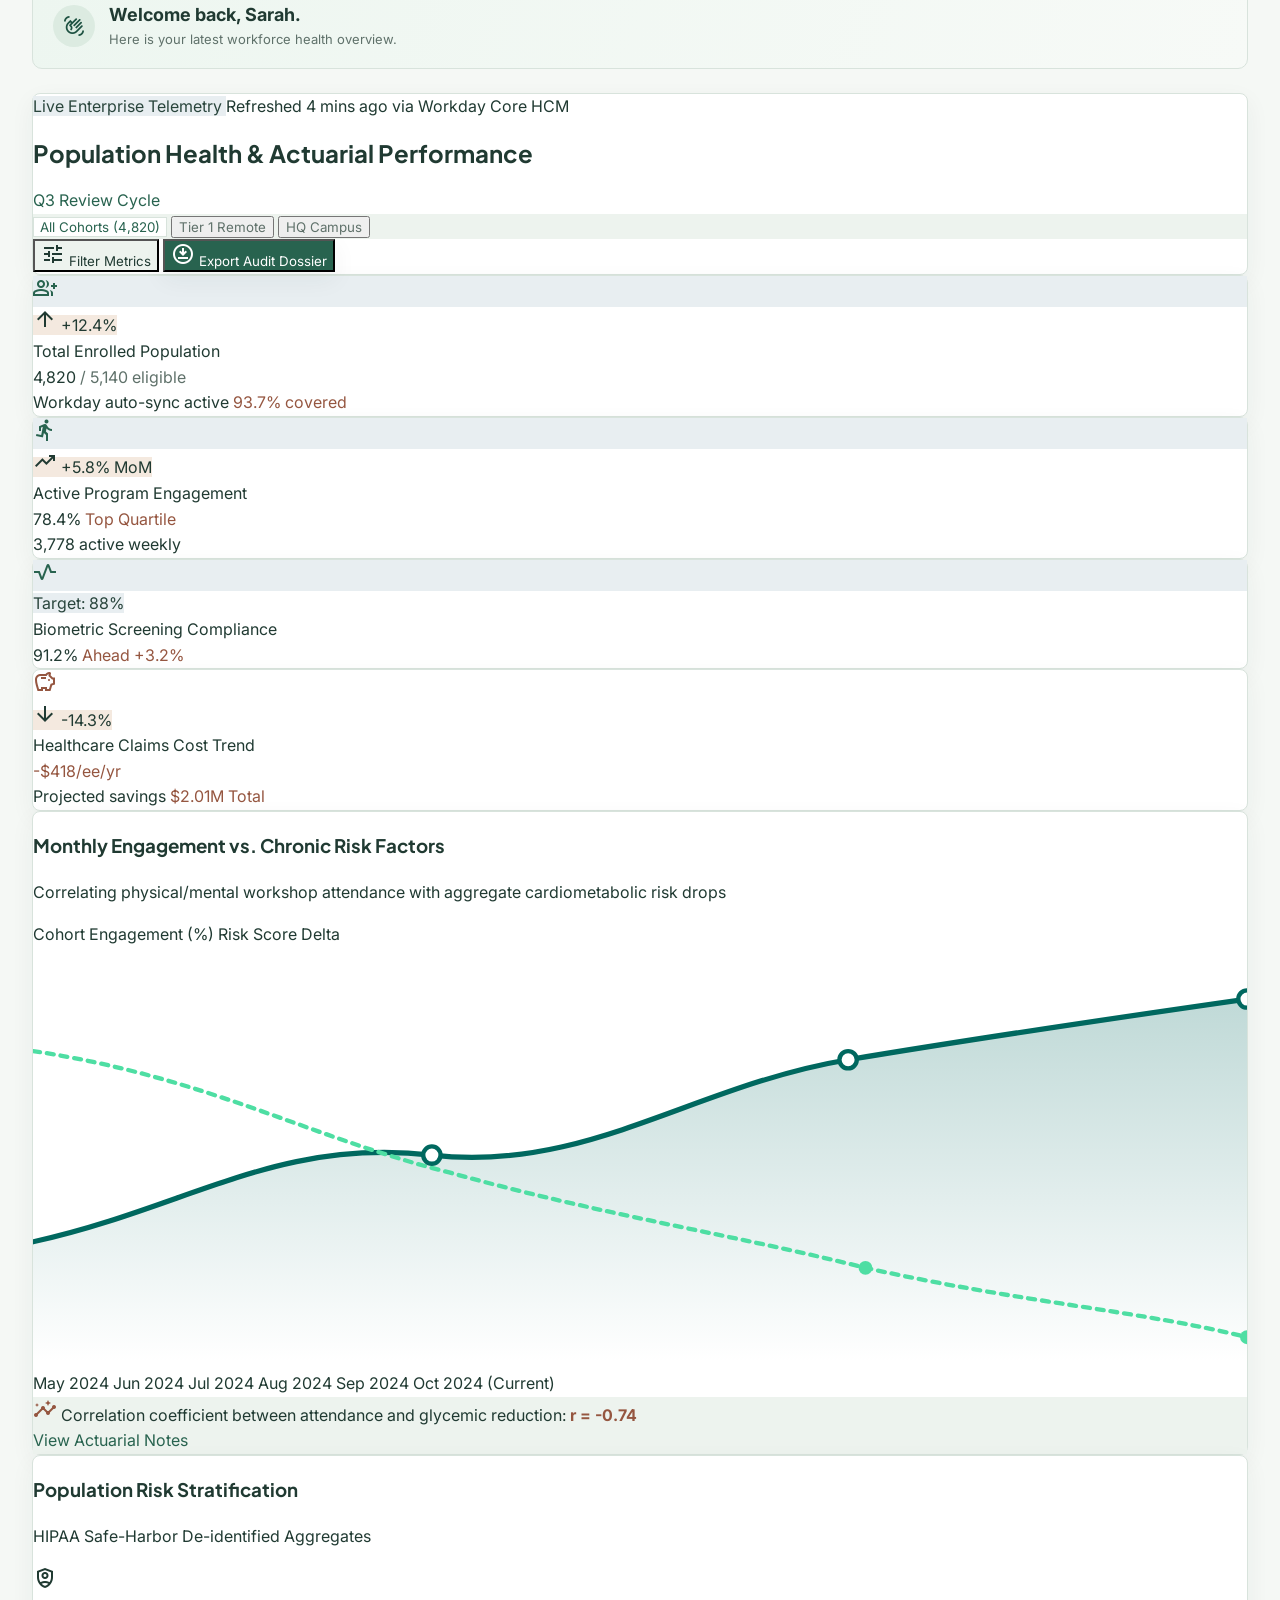
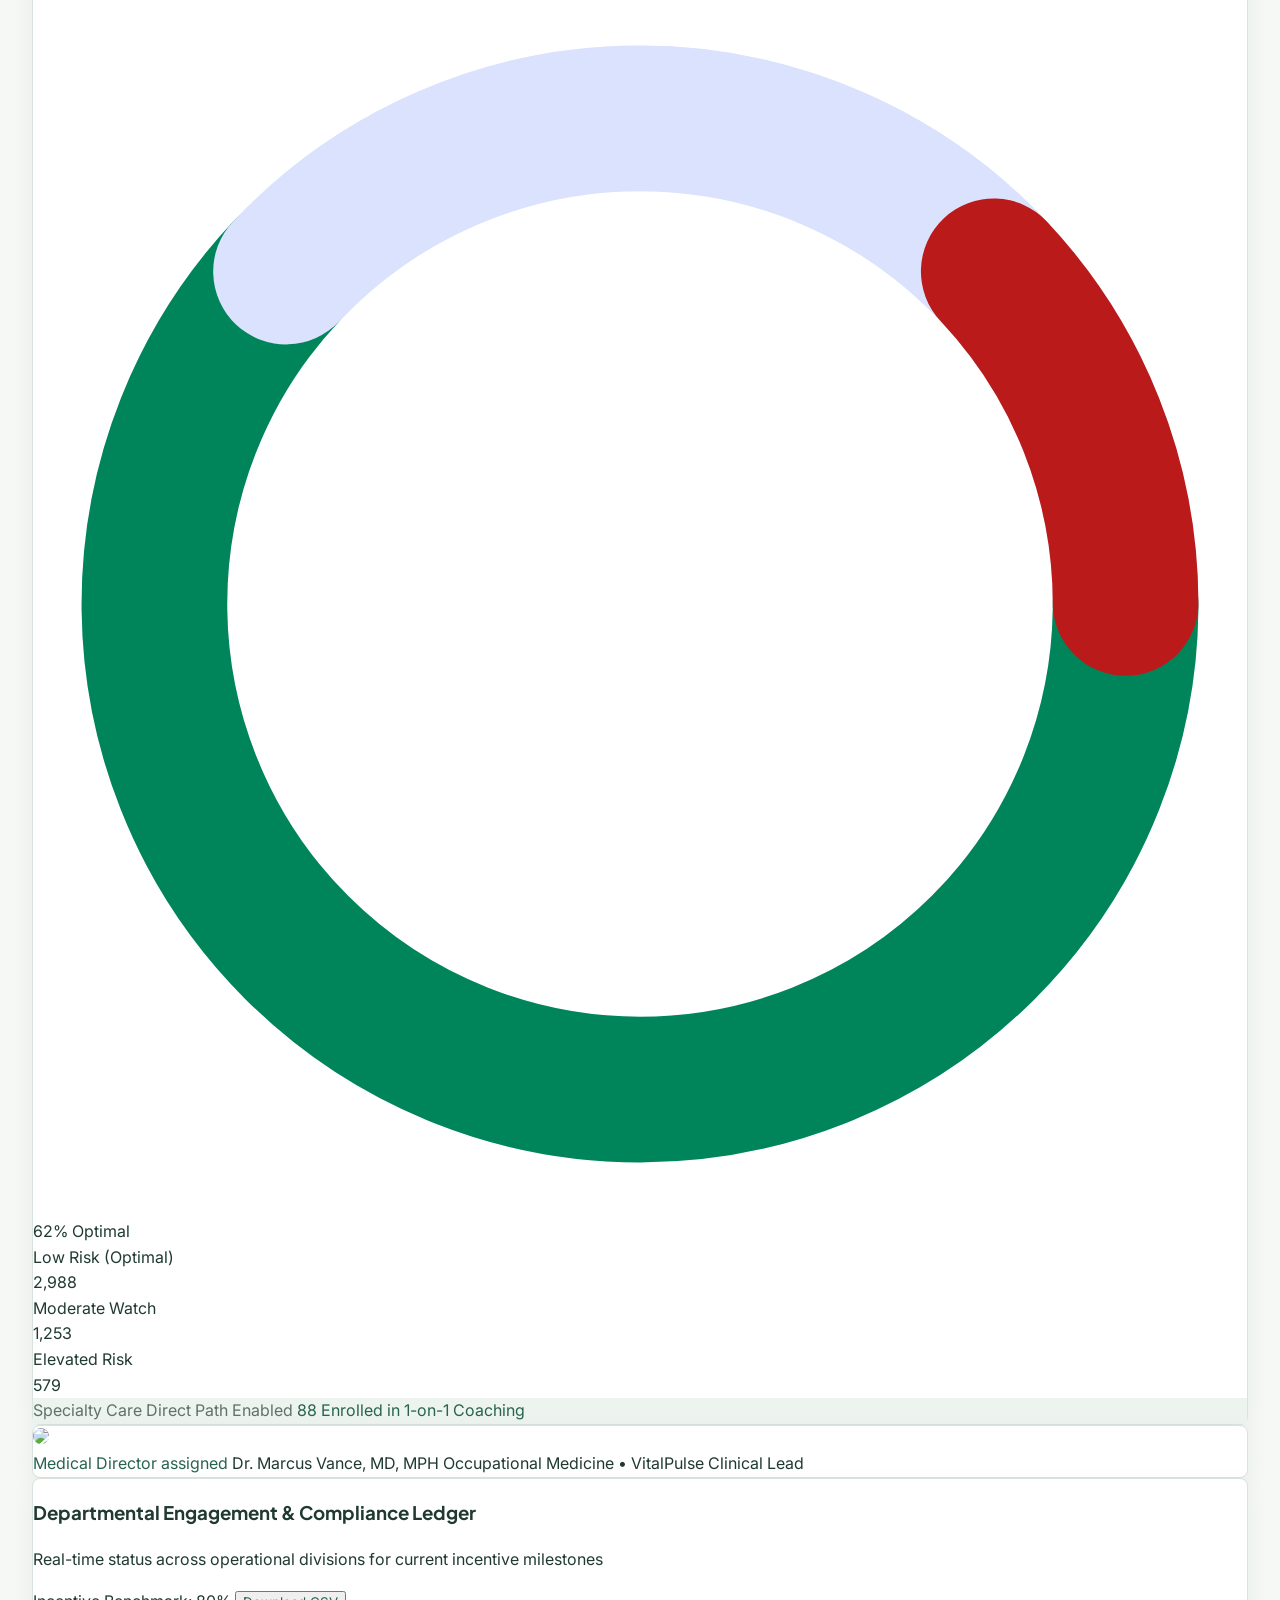
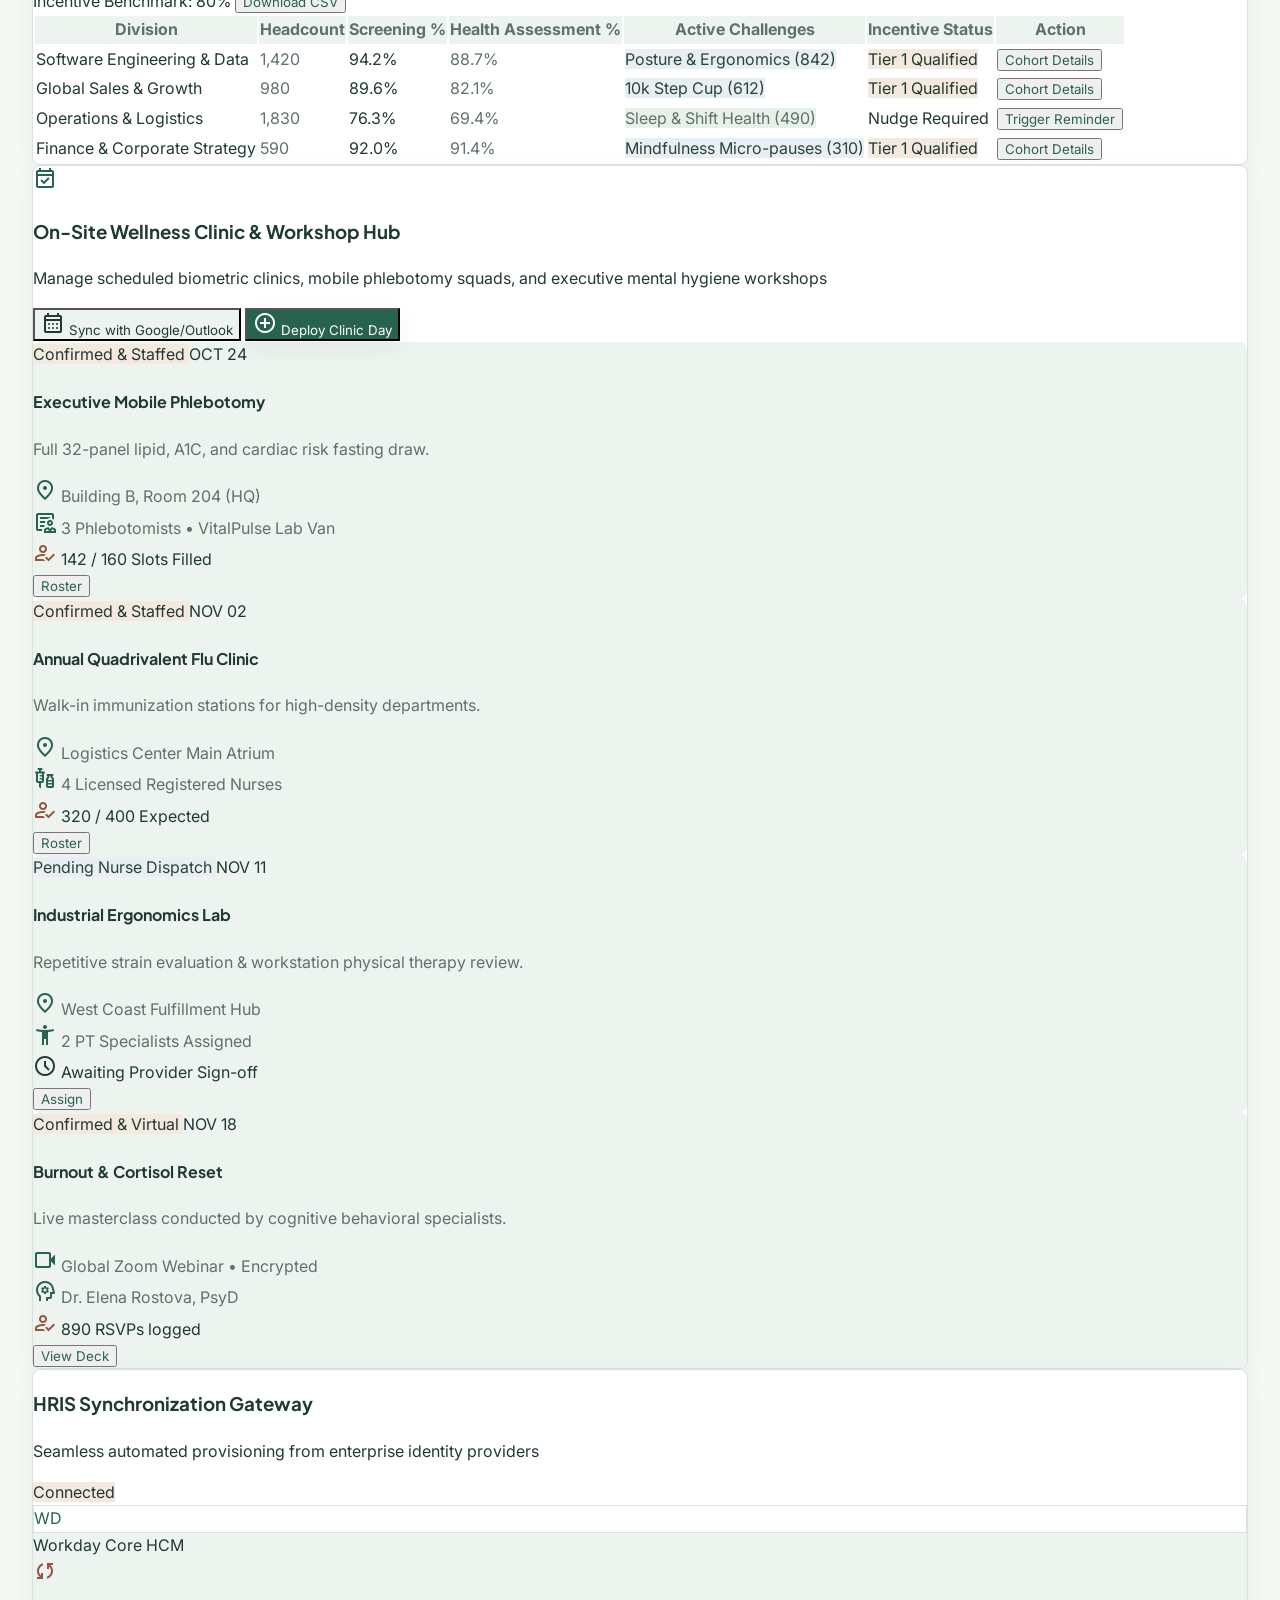
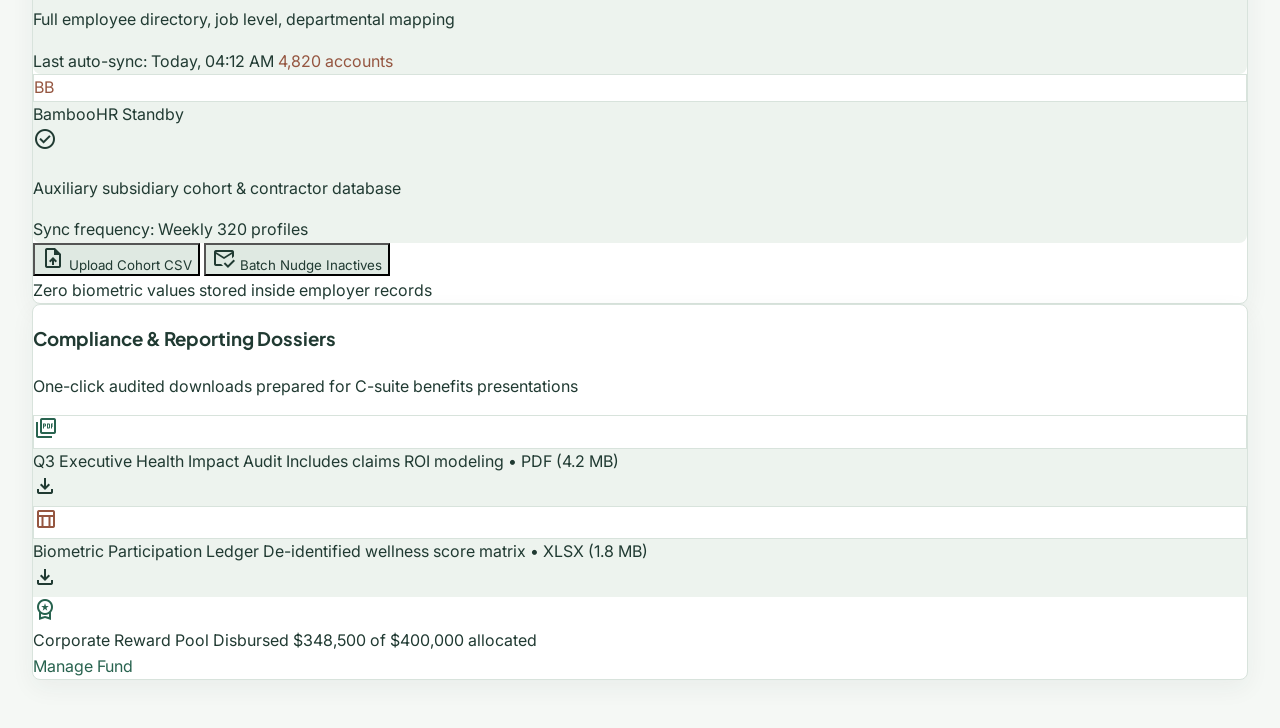
==== commit 796da551: "Improve wellness website responsive UI Co-authored-by: Copilot <223556219+Copilot@users.noreply.gith" ====
--- a/admin-dashboard.html
+++ b/admin-dashboard.html
@@ -6,22 +6,22 @@
 </head><body class="bg-surface font-body-md text-on-surface antialiased selection:bg-primary-container selection:text-on-primary-container"><aside class="fixed left-0 top-0 h-full w-64 bg-surface-container-low z-50 flex flex-col pt-5 pb-6"><div class="px-6 mb-8 flex items-center gap-3"><img alt="VitalPulse Wellness Logo" class="h-7 w-auto object-contain vp-brand-logo" src="assets/vitalpulse-logo.svg"/><div class="flex flex-col"><span class="font-title-md text-title-md text-on-surface tracking-tight leading-none">VitalPulse</span><span class="font-label-sm text-label-sm text-primary leading-none mt-1">Admin Suite</span></div></div><div class="px-4 mb-3 font-label-sm text-label-sm uppercase tracking-wider text-outline">Operational Views</div><nav class="flex-1 px-3 space-y-1" data-active-classes="bg-secondary-container text-on-secondary-fixed font-semibold"><a aria-current="page" class="flex items-center px-3 py-2.5 rounded-lg transition-colors bg-secondary-container text-on-secondary-fixed font-semibold" data-path="admin-portal" href="#"><span class="material-symbols-outlined text-[20px] mr-3">analytics</span>Admin Overview</a><a class="flex items-center px-3 py-2.5 rounded-lg text-on-surface-variant hover:bg-surface-container-high hover:text-on-surface transition-colors" data-path="employee-hub" href="#"><span class="material-symbols-outlined text-[20px] mr-3">person_celebrate</span>Employee Hub</a><a class="flex items-center px-3 py-2.5 rounded-lg text-on-surface-variant hover:bg-surface-container-high hover:text-on-surface transition-colors" data-path="wellness-programs" href="#"><span class="material-symbols-outlined text-[20px] mr-3">health_and_safety</span>Active Programs</a><a class="flex items-center px-3 py-2.5 rounded-lg text-on-surface-variant hover:bg-surface-container-high hover:text-on-surface transition-colors" data-path="case-studies" href="#"><span class="material-symbols-outlined text-[20px] mr-3">assignment_turned_in</span>Population Outcomes</a><a class="flex items-center px-3 py-2.5 rounded-lg text-on-surface-variant hover:bg-surface-container-high hover:text-on-surface transition-colors" data-path="pricing-plans" href="#"><span class="material-symbols-outlined text-[20px] mr-3">credit_card</span>Plan &amp; Quotas</a></nav><div class="px-3 pt-4"><div class="p-3 rounded-xl bg-surface-container-lowest shadow-[0_1px_3px_0_rgba(15,23,42,0.04)] flex flex-col gap-2"><div class="flex items-center gap-2 text-tertiary font-label-md text-label-md"><span class="material-symbols-outlined text-[18px]">verified</span>Clinical Active</div><p class="font-label-sm text-label-sm text-on-surface-variant">HIPAA enclave connected. Zero employee PII exposed.</p></div></div></aside><div class="pl-64"><header class="fixed top-0 left-64 right-0 h-16 bg-surface-container-lowest/90 backdrop-blur-xl z-40 flex items-center justify-between px-space-md"><div class="flex items-center gap-space-sm"><span class="inline-flex items-center gap-1.5 px-2.5 py-1 rounded-full bg-secondary-container text-on-secondary-fixed font-label-sm text-label-sm"><span class="w-1.5 h-1.5 rounded-full bg-primary"></span>Direct HR Command</span></div><div class="flex items-center gap-space-md"><div class="flex items-center h-9 px-3 rounded-lg bg-surface-container-low text-on-surface-variant w-64 gap-2"><span class="material-symbols-outlined text-[18px] text-outline">search</span><input class="w-full bg-transparent border-0 outline-none font-body-sm text-body-sm text-on-surface placeholder:text-outline" placeholder="Filter cohort or metrics..." type="text"/></div><button class="relative p-2 rounded-lg text-on-surface-variant hover:bg-surface-container-low hover:text-on-surface transition-colors" type="button"><span class="material-symbols-outlined text-[20px]">notifications</span><span class="absolute top-1.5 right-1.5 w-2 h-2 rounded-full bg-error ring-2 ring-surface-container-lowest"></span></button><div class="flex items-center gap-space-sm pl-2"><div class="relative"><img alt="Profile" class="w-8 h-8 rounded-full object-cover ring-2 ring-primary/20" src="https://lh3.googleusercontent.com/aida-public/[base64]"/><span class="absolute bottom-0 right-0 w-2.5 h-2.5 rounded-full bg-tertiary ring-2 ring-surface-container-lowest"></span></div><span class="hidden xl:inline-block font-label-md text-label-md text-on-surface">Sarah Jenkins (HR Director)</span></div></div></header><main class="w-full pt-16 bg-surface min-h-screen px-space-md pb-space-xl"><div class="flex flex-col w-full">
 <div class="flex flex-col gap-space-lg w-full max-w-[1440px] mx-auto py-space-md">
 <!-- Top Command & Filter Deck -->
-<div class="flex flex-col lg:flex-row lg:items-center justify-between gap-space-md bg-surface-container-lowest p-space-lg rounded-xl shadow-sm">
-<div class="flex flex-col">
-<div class="flex items-center gap-2">
+<div class="vp-admin-overview-header flex flex-col lg:flex-row lg:items-center justify-between gap-space-md bg-surface-container-lowest p-space-lg rounded-xl shadow-sm">
+<div class="flex flex-col min-w-0">
+<div class="vp-admin-telemetry flex flex-wrap items-center gap-2">
 <span class="inline-flex items-center gap-1.5 px-2.5 py-0.5 rounded-full bg-secondary-container text-on-secondary-fixed font-label-sm text-label-sm">
 <span class="w-1.5 h-1.5 rounded-full bg-primary animate-pulse"></span>
             Live Enterprise Telemetry
           </span>
 <span class="font-label-sm text-label-sm text-outline">Refreshed 4 mins ago via Workday Core HCM</span>
 </div>
-<div class="flex items-baseline gap-3 mt-1">
+<div class="vp-admin-title-row flex items-baseline gap-3 mt-1">
 <h2 class="font-headline-md text-headline-md text-on-surface">Population Health &amp; Actuarial Performance</h2>
 <span class="font-label-md text-label-md text-primary font-semibold px-2 py-0.5 bg-secondary-container/60 rounded">Q3 Review Cycle</span>
 </div>
 </div>
 <div class="flex flex-wrap items-center gap-2.5">
-<div class="flex items-center bg-surface-container-low rounded-lg p-1">
+<div class="vp-admin-cohort-filters flex items-center bg-surface-container-low rounded-lg p-1">
 <button class="px-3 py-1.5 rounded-md font-label-sm text-label-sm bg-surface-container-lowest text-primary shadow-xs font-medium" type="button">All Cohorts (4,820)</button>
 <button class="px-3 py-1.5 rounded-md font-label-sm text-label-sm text-on-surface-variant hover:text-on-surface" type="button">Tier 1 Remote</button>
 <button class="px-3 py-1.5 rounded-md font-label-sm text-label-sm text-on-surface-variant hover:text-on-surface" type="button">HQ Campus</button>
--- a/assets/site-global.css
+++ b/assets/site-global.css
@@ -14,11 +14,16 @@
 .vp-social-footer-stack{flex-direction:column;align-items:flex-start;gap:16px}
 .vp-social-footer-host{display:flex!important;flex-direction:column;align-items:stretch;gap:12px}
 .vp-social-footer-host>.vp-social-footer-stack{grid-column:1/-1}
-.vp-footer-brand{display:inline-flex;align-items:center;gap:8px;width:max-content;color:inherit;text-decoration:none}
+.vp-footer-brand{display:inline-flex;align-items:center;width:max-content;color:inherit;text-decoration:none}
 .vp-footer-brand:focus-visible{outline:2px solid #00685f;outline-offset:4px;border-radius:4px}
-.vp-footer-brand-image{height:32px;width:auto;object-fit:contain}
+.vp-footer-brand-lockup{display:inline-flex;align-items:center;gap:10px}
+.vp-footer-brand-image{display:block;width:38px;height:38px;flex:none;object-fit:contain}
+.vp-footer-brand-copy{display:inline-grid;gap:2px}
+.vp-footer-brand-name{color:inherit;font:700 20px/1.15 "Plus Jakarta Sans",sans-serif;letter-spacing:-.035em}
+.vp-footer-brand-tagline{color:var(--vp-primary);font:600 13px/1.3 "Inter",sans-serif}
 .vp-compliance-badge{display:inline-flex;align-items:center;gap:6px;width:max-content;padding:4px 10px;border-radius:4px;background:#f8fbf9;color:#29453e;font-size:12px;font-weight:600}
 .vp-compliance-badge .material-symbols-outlined{font-size:16px}
+.clinics-workflow-callout{min-height:40px;align-items:flex-start}
 .vp-social-links{display:flex;align-items:center;gap:10px}
 .vp-social-link{display:inline-flex;align-items:center;justify-content:center;width:36px;height:36px;border:1px solid rgba(0,104,95,.2);border-radius:50%;background:#e8f5f1;color:#00685f;transition:background-color .18s ease,color .18s ease,border-color .18s ease}
 .vp-social-link:hover{background:#d2ebe4;border-color:#00685f}
@@ -117,8 +122,28 @@
 .bg-secondary-container{background-color:var(--vp-cool)!important}
 .bg-primary{background-color:var(--vp-primary)!important}
 .bg-primary:hover{background-color:var(--vp-primary-deep)!important}
+body.bg-surface :is(a,button).bg-primary{
+ transition:background-color .18s ease,box-shadow .18s ease,transform .18s ease;
+}
+body.bg-surface :is(a,button).bg-primary:hover{
+ transform:translateY(-2px);
+ box-shadow:0 6px 14px rgba(32,58,50,.18)!important;
+}
+body.bg-surface :is(a,button).bg-primary:active{
+ transform:translateY(0);
+ box-shadow:0 2px 6px rgba(32,58,50,.16)!important;
+}
+body.bg-surface :is(a,button).bg-primary:focus-visible{
+ outline-offset:4px;
+}
 .bg-primary-fixed,.bg-primary-fixed-dim{background-color:#dceee2!important}
 .bg-tertiary-fixed{background-color:#f4e9df!important}
+html:not([data-theme="dark"]) body.bg-surface .vp-home-hero{
+ background:linear-gradient(180deg,#e9f0eb 0%,#f3f7f4 58%,#fff 100%)!important;
+}
+html:not([data-theme="dark"]) body.bg-surface .vp-home-hero p{
+ color:#465b50!important;
+}
 .text-on-surface,.text-on-background{color:var(--vp-ink)!important}
 .text-on-surface-variant{color:var(--vp-muted)!important}
 .text-primary{color:var(--vp-primary)!important}
@@ -140,29 +165,71 @@
 body:has(> aside.fixed.left-0) aside.fixed.left-0{background:var(--vp-wash)!important;border-right:1px solid var(--vp-line)}
 body:has(> aside.fixed.left-0) aside .vp-dashboard-brand-link{display:block;color:inherit;text-decoration:none;border-radius:8px}
 body:has(> aside.fixed.left-0) aside .vp-dashboard-brand-link:focus-visible{outline:2px solid var(--vp-primary);outline-offset:3px}
+body:has(> aside.fixed.left-0) aside .vp-dashboard-menu-toggle{display:none}
 body:has(> aside.fixed.left-0) aside nav a[aria-current="page"]{background:#dcebe1!important;color:var(--vp-primary-deep)!important}
 body:has(> aside.fixed.left-0) header.vp-dashboard-header{height:64px!important;padding:0 28px!important;background:rgba(255,255,255,.98)!important;border-bottom:1px solid var(--vp-line);box-shadow:0 6px 18px rgba(32,58,50,.045)}
 body:has(> aside.fixed.left-0) header.vp-dashboard-header>div:first-child .inline-flex{padding:7px 12px!important;border:1px solid var(--vp-line);border-radius:8px!important;background:var(--vp-wash)!important;color:var(--vp-primary-deep)!important;font-weight:600}
+body:has(> aside.fixed.left-0) header.vp-dashboard-header>div:nth-child(2){display:flex;align-items:center;justify-content:flex-end;gap:12px;min-width:0}
+body:has(> aside.fixed.left-0) header.vp-dashboard-header>div:nth-child(2)>.pl-2{display:flex;align-items:center;gap:10px;padding-left:0!important}
+body:has(> aside.fixed.left-0) .vp-dashboard-logout{display:inline-flex;align-items:center;justify-content:center;gap:6px;min-height:38px;padding:0 11px;border:1px solid var(--vp-line);border-radius:8px;color:var(--vp-primary-deep);font-size:13px;font-weight:600;text-decoration:none;white-space:nowrap;transition:background-color .18s ease,border-color .18s ease,color .18s ease}
+body:has(> aside.fixed.left-0) .vp-dashboard-logout:hover{background:var(--vp-wash);border-color:var(--vp-primary);color:var(--vp-primary)}
+body:has(> aside.fixed.left-0) .vp-dashboard-logout .material-symbols-outlined{font-size:18px}
+body:has(> aside.fixed.left-0) .vp-dashboard-welcome{display:flex;align-items:center;gap:14px;margin:0 0 24px;padding:18px 20px;border:1px solid var(--vp-line);border-radius:10px;background:linear-gradient(110deg,#edf6f0,#f7faf7)}
+body:has(> aside.fixed.left-0) .vp-dashboard-welcome-icon{display:grid;width:42px;height:42px;flex:0 0 42px;place-items:center;border-radius:50%;background:#dcebe1;color:var(--vp-primary-deep)}
+body:has(> aside.fixed.left-0) .vp-dashboard-welcome-icon .material-symbols-outlined{font-size:22px}
+body:has(> aside.fixed.left-0) .vp-dashboard-welcome-title{margin:0;color:var(--vp-ink);font-size:18px;font-weight:700;line-height:1.35}
+body:has(> aside.fixed.left-0) .vp-dashboard-welcome-message{margin:3px 0 0;color:var(--vp-muted);font-size:13px;line-height:1.5}
 body:has(> aside.fixed.left-0) > div.pl-64 main{padding:88px 32px 48px!important}
 body:has(> aside.fixed.left-0) main [class~="bg-surface-container-lowest"]{background-color:var(--vp-paper)!important;border:1px solid var(--vp-line)}
 body:has(> aside.fixed.left-0) main [class~="bg-surface-container-low"]{background-color:var(--vp-wash)!important}
 body:has(> aside.fixed.left-0) main [class~="rounded-xl"],body:has(> aside.fixed.left-0) main [class~="rounded-2xl"]{border-radius:8px!important}
-@media(max-width:760px){
- body:has(> aside.fixed.left-0) aside.fixed.left-0{position:sticky!important;inset:0 0 auto;width:100%!important;height:auto!important;display:grid!important;grid-template-columns:minmax(0,1fr);gap:8px;padding:10px 12px!important}
+@media(max-width:1040px){
+ body:has(> aside.fixed.left-0) aside.fixed.left-0{position:sticky!important;inset:0 0 auto;width:100%!important;height:auto!important;display:grid!important;grid-template-columns:minmax(0,1fr) auto;gap:8px;padding:10px 12px!important;z-index:60}
  body:has(> aside.fixed.left-0) aside.fixed.left-0>.vp-dashboard-brand-link{margin:0!important;padding:0 4px!important}
  body:has(> aside.fixed.left-0) aside.fixed.left-0>.vp-dashboard-brand-link>div{margin:0!important}
  body:has(> aside.fixed.left-0) aside.fixed.left-0>div:nth-child(2),body:has(> aside.fixed.left-0) aside.fixed.left-0>div:last-child{display:none!important}
- body:has(> aside.fixed.left-0) aside.fixed.left-0 nav{display:flex!important;min-width:0;max-width:100%;flex-direction:row!important;gap:4px!important;overflow-x:auto;padding:0!important}
- body:has(> aside.fixed.left-0) aside.fixed.left-0 nav a{flex:0 0 auto;white-space:nowrap;padding:8px 10px!important}
- body:has(> aside.fixed.left-0) aside.fixed.left-0 nav a .material-symbols-outlined{margin-right:6px!important}
+ body:has(> aside.fixed.left-0) aside.fixed.left-0>.vp-dashboard-menu-toggle{display:inline-flex;align-items:center;justify-content:center;width:40px;height:40px;padding:0;border:1px solid var(--vp-line);border-radius:8px;background:var(--vp-paper);color:var(--vp-primary-deep);cursor:pointer}
+ body:has(> aside.fixed.left-0) aside.fixed.left-0>.vp-dashboard-menu-toggle .material-symbols-outlined{font-size:22px}
+ body:has(> aside.fixed.left-0) aside.fixed.left-0 nav{display:none!important;grid-column:1/-1;min-width:0;max-width:100%;flex-direction:column!important;gap:4px!important;overflow:visible;padding:4px 0 0!important}
+ body:has(> aside.fixed.left-0) aside.fixed.left-0.vp-dashboard-menu-open nav{display:flex!important}
+ body:has(> aside.fixed.left-0) aside.fixed.left-0 nav a{flex:0 0 auto;white-space:nowrap;padding:10px 12px!important}
+ body:has(> aside.fixed.left-0) aside.fixed.left-0 nav a .material-symbols-outlined{margin-right:8px!important}
  body:has(> aside.fixed.left-0) > div.pl-64{padding-left:0!important}
  body:has(> aside.fixed.left-0) header.vp-dashboard-header{position:sticky!important;top:103px!important;left:auto!important;right:auto!important;width:100%!important;height:56px!important;padding:8px 12px!important;z-index:55}
+ body:has(> aside.fixed.left-0) header.vp-dashboard-header>div:nth-child(2){gap:8px}
+ body:has(> aside.fixed.left-0) .vp-dashboard-logout{width:36px;min-height:36px;padding:0}
+ body:has(> aside.fixed.left-0) .vp-dashboard-logout>span:last-child{position:absolute;width:1px;height:1px;overflow:hidden;clip-path:inset(50%);white-space:nowrap}
  body:has(> aside.fixed.left-0) > div.pl-64 main{width:100%!important;margin-top:64px!important;padding:16px 14px 36px!important}
+ body:has(> aside.fixed.left-0) .vp-dashboard-welcome{gap:11px;margin-bottom:18px;padding:14px}
+ body:has(> aside.fixed.left-0) .vp-dashboard-welcome-title{font-size:16px}
+ body:has(> aside.fixed.left-0) .vp-dashboard-welcome-message{font-size:12px}
 }
 @media(max-width:640px){
  body.bg-surface :is(h1){font-size:2.125rem!important}
  body.bg-surface :is(h2){font-size:1.625rem!important}
  body.bg-surface :is(h3){font-size:1.125rem!important}
+}
+@media(max-width:480px){
+ body:has(> aside.fixed.left-0) > div.pl-64 main{padding-left:12px!important;padding-right:12px!important}
+ body:has(> aside.fixed.left-0) main .grid>*,
+ body:has(> aside.fixed.left-0) main .flex>*{min-width:0}
+ body:has(> aside.fixed.left-0) main [class~="p-space-xl"]{padding:16px!important}
+ body:has(> aside.fixed.left-0) main [class~="p-space-lg"]{padding:16px!important}
+ body:has(> aside.fixed.left-0) .vp-admin-overview-header{gap:14px;padding:16px!important}
+ body:has(> aside.fixed.left-0) .vp-admin-telemetry{align-items:flex-start}
+ body:has(> aside.fixed.left-0) .vp-admin-telemetry>span:last-child{flex-basis:100%}
+ body:has(> aside.fixed.left-0) .vp-admin-title-row{align-items:flex-start;flex-direction:column;gap:6px}
+ body:has(> aside.fixed.left-0) .vp-admin-title-row h2{max-width:100%;line-height:1.2}
+ body:has(> aside.fixed.left-0) .vp-admin-cohort-filters{width:100%;flex-wrap:wrap}
+ body:has(> aside.fixed.left-0) .vp-admin-cohort-filters>button{flex:1 1 auto;padding-left:8px;padding-right:8px}
+ body:has(> aside.fixed.left-0) main .grid.grid-cols-6{grid-template-columns:repeat(3,minmax(0,1fr));row-gap:8px}
+ .case-card>div:first-child>div:first-child{align-items:flex-start;flex-direction:column;gap:8px}
+ .case-card .grid.grid-cols-3{grid-template-columns:repeat(2,minmax(0,1fr))}
+ .case-card .grid.grid-cols-3>div{min-width:0}
+ .case-card .grid.grid-cols-3>div:last-child{grid-column:1/-1;flex-direction:row;align-items:center;justify-content:space-between;gap:8px}
+ .case-card>div:last-child{align-items:flex-start;flex-direction:column;gap:10px}
+ .case-card>div:last-child>div{min-width:0}
+ .case-card>div:last-child>a{align-self:flex-end;white-space:nowrap}
 }
 
 html[data-theme="dark"]{
@@ -178,7 +245,7 @@
  --vp-warm:#e3a78f;
  --vp-line:#315344;
 }
-html[data-theme="dark"] .vp-brand-logo{filter:none!important;background:#eff5f0;border-radius:6px;padding:3px 5px}
+html[data-theme="dark"] .vp-brand-logo{filter:none!important;background:transparent!important;border-radius:0;padding:0}
 html[data-theme="dark"] body.bg-surface{background-color:var(--vp-canvas)!important;color:var(--vp-ink)!important}
 html[data-theme="dark"] body.bg-surface :is(h1,h2,h3,h4){color:var(--vp-ink)!important}
 html[data-theme="dark"] body.bg-surface :is(p,li,dd,dt,summary,label){color:var(--vp-muted)}
@@ -204,6 +271,7 @@
 html[data-theme="dark"] body.bg-surface .bg-surface-container-highest{background-color:#294a39!important}
 html[data-theme="dark"] body.bg-surface .bg-secondary-container{background-color:var(--vp-cool)!important}
 html[data-theme="dark"] body.bg-surface .bg-primary{background-color:#28634f!important}
+html[data-theme="dark"] body.bg-surface :is(a,button).bg-primary:hover{background-color:#39745e!important}
 html[data-theme="dark"] body.bg-surface .bg-primary-fixed,
 html[data-theme="dark"] body.bg-surface .bg-primary-fixed-dim{background-color:#1b3b30!important}
 html[data-theme="dark"] body.bg-surface .bg-tertiary-fixed{background-color:#382a25!important}
@@ -220,5 +288,10 @@
 html[data-theme="dark"] body:has(> aside.fixed.left-0) aside nav a[aria-current="page"]{background:#203b34!important;color:#b4eee2!important}
 html[data-theme="dark"] body:has(> aside.fixed.left-0) header.vp-dashboard-header{background:#14241c!important;border-color:var(--vp-line)!important;color:var(--vp-ink)!important}
 html[data-theme="dark"] body:has(> aside.fixed.left-0) header.vp-dashboard-header>div:first-child .inline-flex{background:#203b34!important;border-color:var(--vp-line)!important;color:#b4eee2!important}
+html[data-theme="dark"] body:has(> aside.fixed.left-0) .vp-dashboard-logout{color:#b4eee2;border-color:var(--vp-line)}
+html[data-theme="dark"] body:has(> aside.fixed.left-0) .vp-dashboard-logout:hover{background:#203b34;border-color:#7ac8ac;color:#d8f4e5}
+html[data-theme="dark"] body:has(> aside.fixed.left-0) .vp-dashboard-welcome{background:linear-gradient(110deg,#172b22,#14241c);border-color:var(--vp-line)}
+html[data-theme="dark"] body:has(> aside.fixed.left-0) .vp-dashboard-welcome-icon{background:#203b34;color:#b4eee2}
+html[data-theme="dark"] body:has(> aside.fixed.left-0) aside.fixed.left-0>.vp-dashboard-menu-toggle{background:var(--vp-paper);color:#b4eee2}
 html[data-theme="dark"] body:has(> aside.fixed.left-0) main [class~="bg-surface-container-lowest"]{background-color:var(--vp-paper)!important;border-color:var(--vp-line)!important}
 html[data-theme="dark"] body:has(> aside.fixed.left-0) main [class~="bg-surface-container-low"]{background-color:var(--vp-wash)!important}
